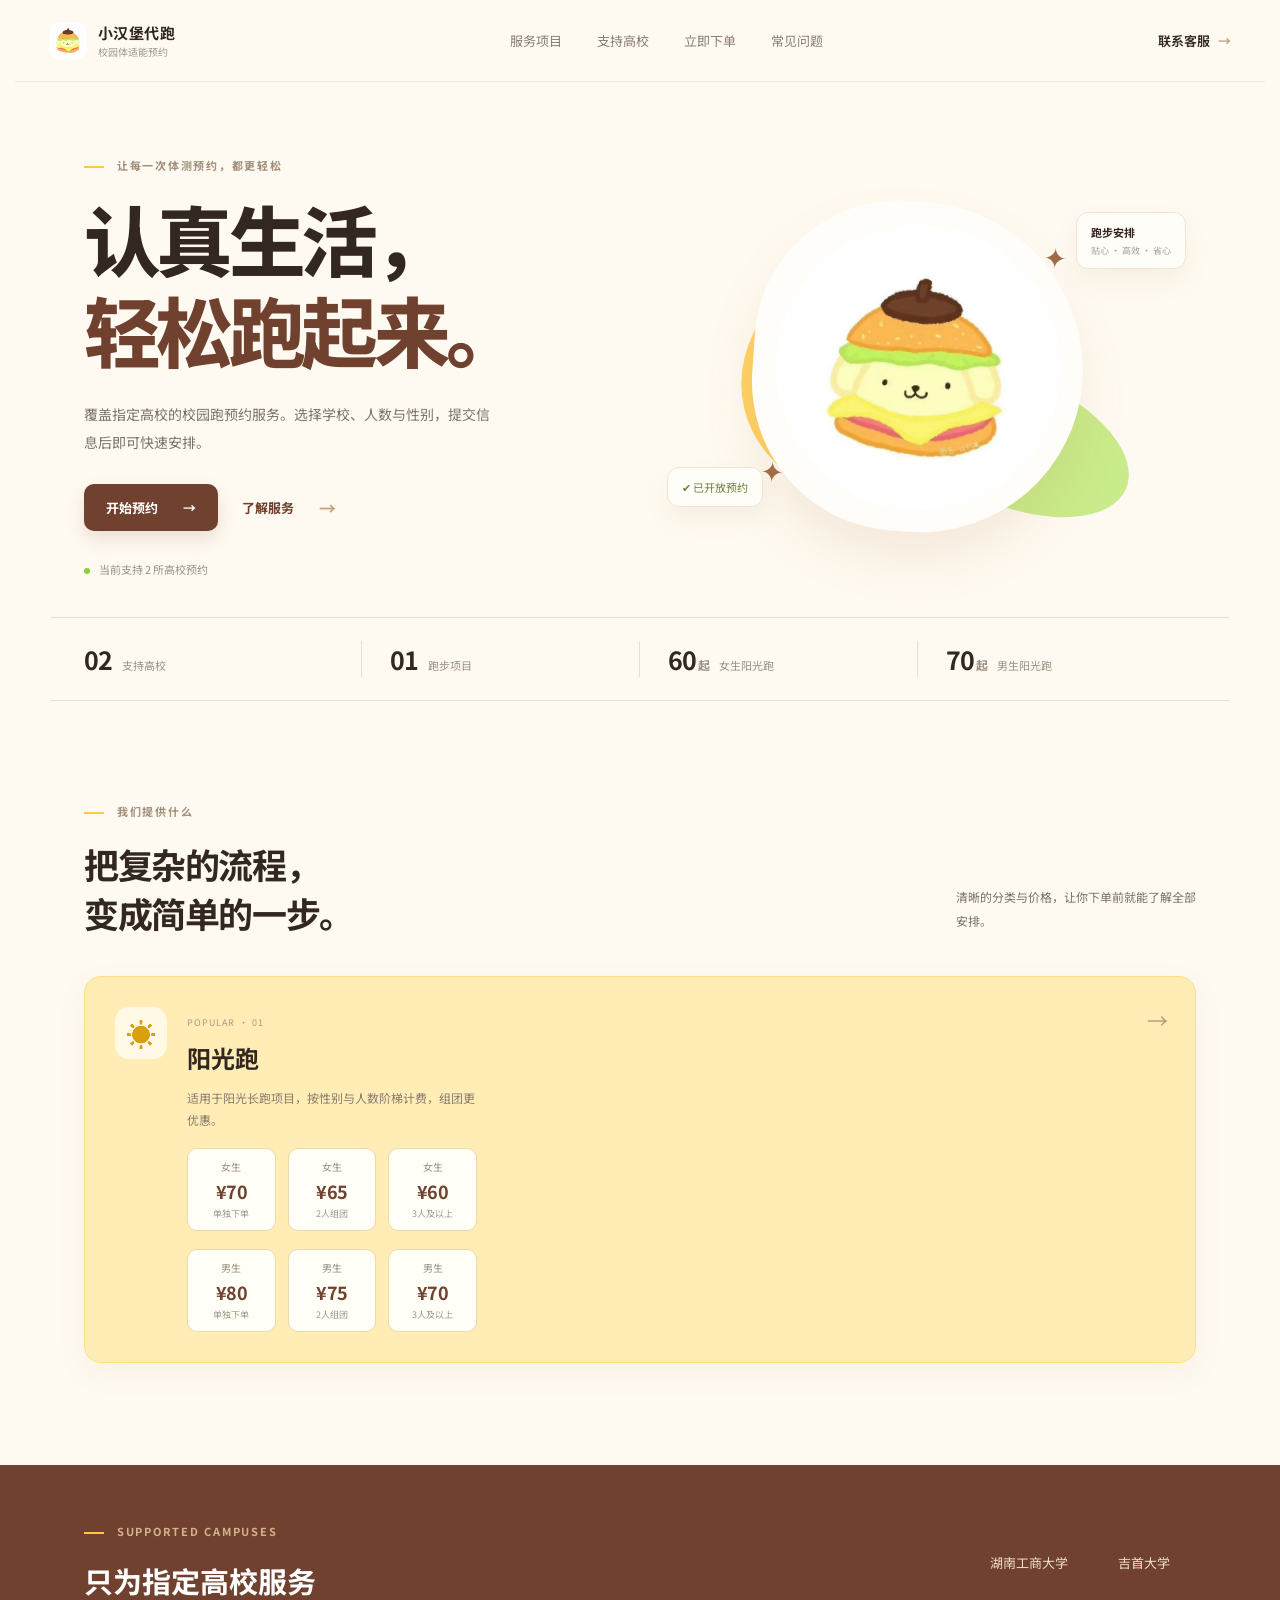
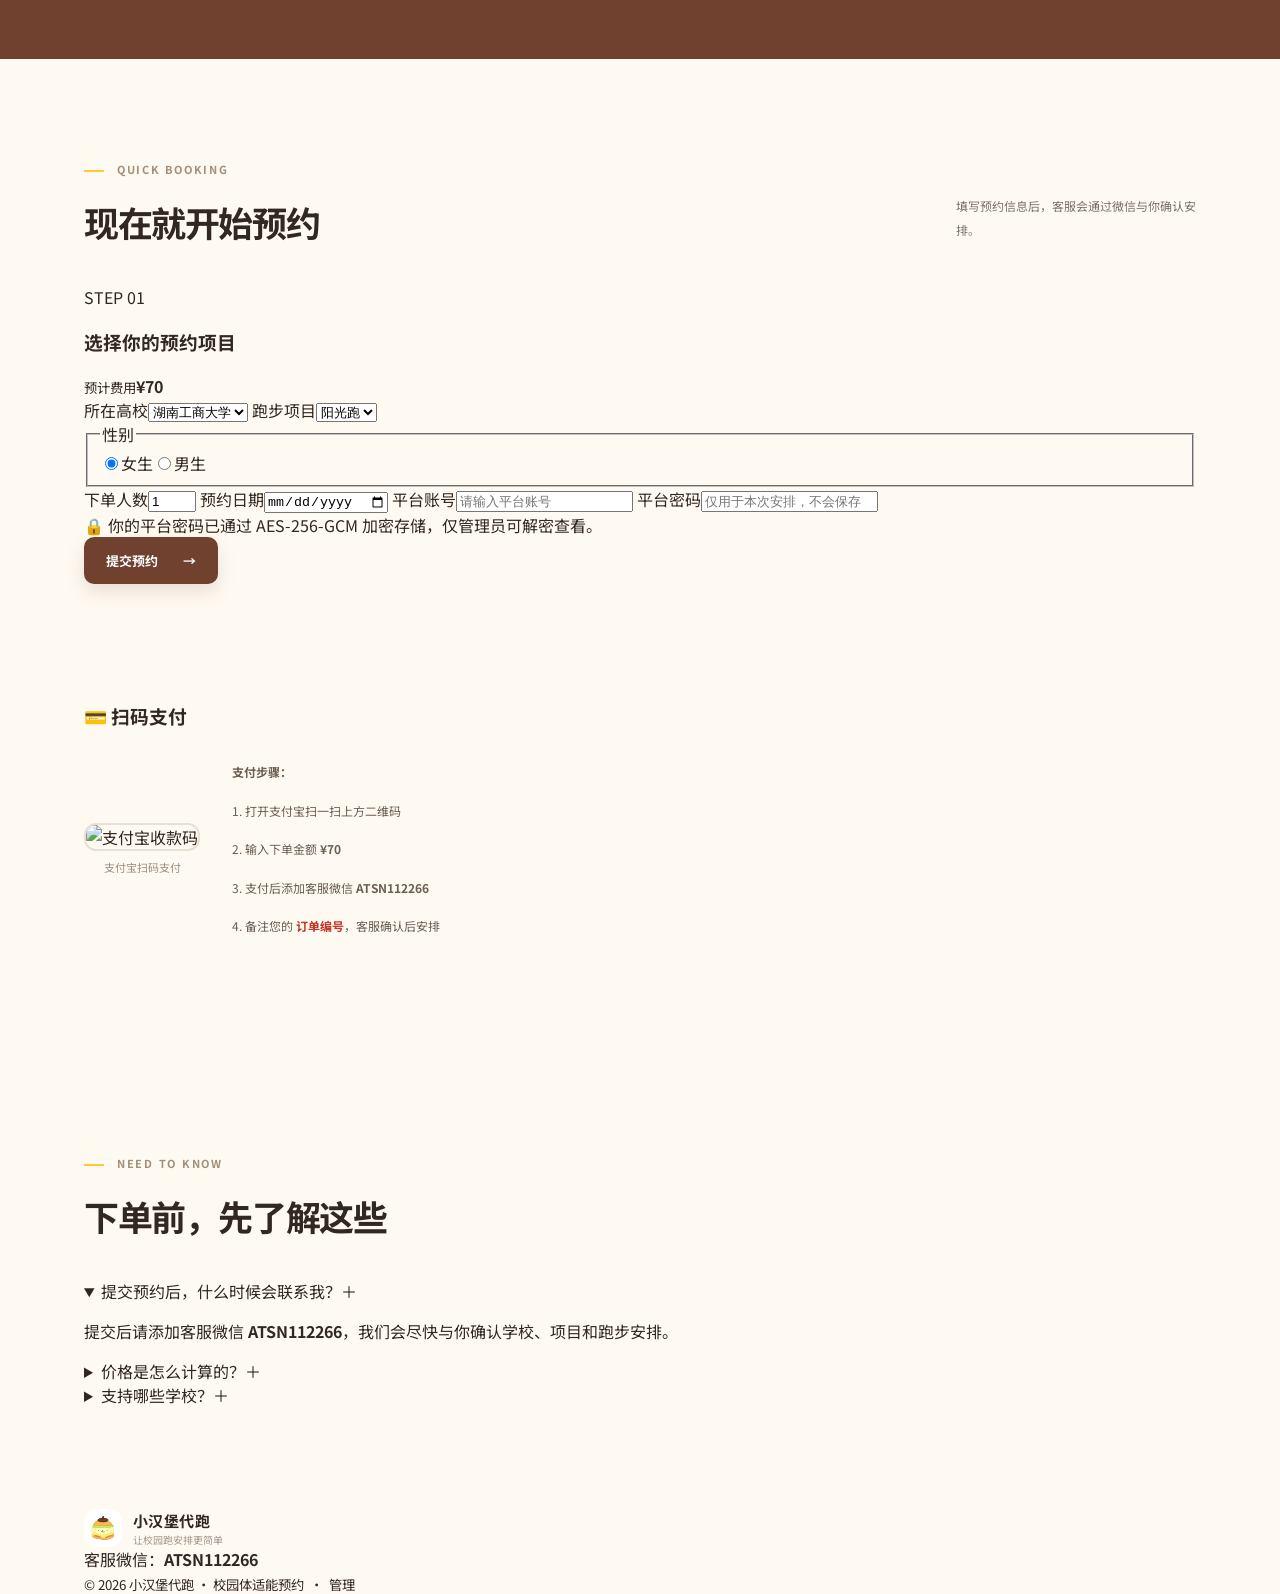
==== index.html @ 5d0cb69a "Fix QR display and order number format (5-digit sequential, start 00000)" ====
﻿<!doctype html>
<html lang="zh-CN">
  <head>
    <meta charset="UTF-8" />
    <meta name="viewport" content="width=device-width, initial-scale=1.0" />
    <meta name="description" content="小汉堡代跑——校园体适能预约服务" />
    <title>小汉堡代跑 · 校园体适能预约</title>
    <link rel="preconnect" href="https://fonts.googleapis.com" />
    <link rel="preconnect" href="https://fonts.gstatic.com" crossorigin />
    <link href="https://fonts.googleapis.com/css2?family=Noto+Sans+SC:wght@400;500;600;700;800&display=swap" rel="stylesheet" />
    <link rel="stylesheet" href="styles.css" />
  </head>
  <body>
    <div class="page-shell">
      <header class="topbar">
        <a class="brand" href="#home" aria-label="小汉堡代跑首页">
          <span class="brand-mark"><img src="assets/burger.jpg" alt="小汉堡头像" /></span>
          <span><strong>小汉堡代跑</strong><small>校园体适能预约</small></span>
        </a>
        <nav class="nav-links" aria-label="主导航">
          <a href="#services">服务项目</a>
          <a href="#schools">支持高校</a>
          <a href="#order">立即下单</a>
          <a href="#faq">常见问题</a>
        </nav>
        <a class="customer-link" href="weixin://dl/chat?ATSN112266">联系客服 <span>→</span></a>
      </header>

      <main id="home">
        <section class="hero section-wrap">
          <div class="hero-copy">
            <p class="eyebrow"><span></span> 让每一次体测预约，都更轻松</p>
            <h1>认真生活，<br /><em>轻松跑起来。</em></h1>
            <p class="hero-text">覆盖指定高校的校园跑预约服务。选择学校、人数与性别，提交信息后即可快速安排。</p>
            <div class="hero-actions">
              <a class="button button-primary" href="#order">开始预约<span>→</span></a>
              <a class="button button-quiet" href="#services">了解服务 <span>→</span></a>
            </div>
            <div class="hero-note"><span class="status-dot"></span> 当前支持 2 所高校预约</div>
          </div>
          <div class="hero-art" aria-hidden="true">
            <div class="blob blob-yellow"></div><div class="blob blob-green"></div>
            <div class="art-card"><img src="assets/burger.jpg" alt="" /><span class="spark spark-one">✦</span><span class="spark spark-two">✦</span></div>
            <div class="float-tag tag-time"><strong>跑步安排</strong><small>贴心 · 高效 · 省心</small></div>
            <div class="float-tag tag-check">✔ 已开放预约</div>
          </div>
        </section>

        <section class="stats section-wrap" aria-label="服务数据">
          <div><strong>02</strong><span>支持高校</span></div><div><strong>01</strong><span>跑步项目</span></div><div><strong>60<span class="unit">起</span></strong><span>女生阳光跑</span></div><div><strong>70<span class="unit">起</span></strong><span>男生阳光跑</span></div>
        </section>

        <section id="services" class="content-section section-wrap">
          <div class="section-heading"><div><p class="eyebrow"><span></span> 我们提供什么</p><h2>把复杂的流程，<br />变成简单的一步。</h2></div><p class="section-intro">清晰的分类与价格，让你下单前就能了解全部安排。</p></div>
          <div class="service-grid">
            <article class="service-card service-featured"><div class="card-icon sun">☀</div><div><span class="card-kicker">POPULAR · 01</span><h3>阳光跑</h3><p>适用于阳光长跑项目，按性别与人数阶梯计费，组团更优惠。</p><div class="price-tier"><div class="tier-col"><span>女生</span><b>¥70</b><small>单独下单</small></div><div class="tier-col"><span>女生</span><b>¥65</b><small>2人组团</small></div><div class="tier-col"><span>女生</span><b>¥60</b><small>3人及以上</small></div></div><div class="price-tier"><div class="tier-col"><span>男生</span><b>¥80</b><small>单独下单</small></div><div class="tier-col"><span>男生</span><b>¥75</b><small>2人组团</small></div><div class="tier-col"><span>男生</span><b>¥70</b><small>3人及以上</small></div></div></div><span class="card-arrow">→</span></article>
          </div>
        </section>

        <section id="schools" class="school-band"><div class="section-wrap school-content"><div><p class="eyebrow eyebrow-light"><span></span> Supported campuses</p><h2>只为指定高校服务</h2></div><div class="school-list"><span>湖南工商大学</span><span>吉首大学</span></div></div></section>

        <section id="order" class="order-section section-wrap">
          <div class="section-heading"><div><p class="eyebrow"><span></span> Quick booking</p><h2>现在就开始预约</h2></div><p class="section-intro">填写预约信息后，客服会通过微信与你确认安排。</p></div>
          <form class="order-card" id="booking-form">
            <div class="form-top"><div><span class="step-label">STEP 01</span><h3>选择你的预约项目</h3></div><div class="total-box"><small>预计费用</small><strong id="total-price">¥70</strong></div></div>
            <div class="form-grid">
              <label>所在高校<select id="school" required><option value="湖南工商大学">湖南工商大学</option><option value="吉首大学">吉首大学</option></select></label>
              <label>跑步项目<select id="run-type" required><option value="sunshine">阳光跑</option></select></label>
              <fieldset><legend>性别</legend><div class="choice-row"><label class="choice"><input type="radio" name="gender" value="female" checked /><span>女生</span></label><label class="choice"><input type="radio" name="gender" value="male" /><span>男生</span></label></div></fieldset>
              <label>下单人数<input id="people" type="number" min="1" max="10" value="1" required /></label>
              <label>预约日期<input id="date" type="date" required /></label>
              <label>平台账号<input id="account" type="text" placeholder="请输入平台账号" required /></label>
              <label>平台密码<input id="password" type="password" placeholder="仅用于本次安排，不会保存" required /></label>
            </div>
            <div class="privacy-note">🔒 你的平台密码已通过 AES-256-GCM 加密存储，仅管理员可解密查看。</div>
            <button class="button button-primary submit-button" type="submit">提交预约 <span>→</span></button>
            <p class="form-result" id="form-result" role="status"></p>
          </form>
        </section>

                <section id="pay" class="order-section section-wrap" style="padding-top:0">
          <div class="order-card">
            <h3 style="margin:0 0 18px">💳 扫码支付</h3>
            <div style="display:flex;gap:32px;align-items:center;flex-wrap:wrap">
              <div style="text-align:center">
                <img src="assets/alipay-qr.jpg" alt="支付宝收款码" style="width:200px;height:200px;border-radius:12px;border:2px solid #e9dfd2" />
                <p style="font-size:11px;color:#9b8f82;margin:8px 0 0">支付宝扫码支付</p>
              </div>
              <div style="font-size:12px;color:#6b5e52;line-height:2.2">
                <p><b>支付步骤：</b></p>
                <p>1. 打开支付宝扫一扫上方二维码</p>
                <p>2. 输入下单金额 <b id="pay-amount">¥70</b></p>
                <p>3. 支付后添加客服微信 <b>ATSN112266</b></p>
                <p>4. 备注您的 <b style="color:#c0392b">订单编号</b>，客服确认后安排</p>
              </div>
            </div>
          </div>
        </section><section id="faq" class="faq-section section-wrap"><div class="section-heading"><div><p class="eyebrow"><span></span> Need to know</p><h2>下单前，先了解这些</h2></div></div><div class="faq-list"><details open><summary>提交预约后，什么时候会联系我？<span>＋</span></summary><p>提交后请添加客服微信 <strong>ATSN112266</strong>，我们会尽快与你确认学校、项目和跑步安排。</p></details><details><summary>价格是怎么计算的？<span>＋</span></summary><p>阳光跑按性别和人数阶梯计费。女生：单独 ¥70 / 2人组团 ¥65 / 3人及以上 ¥60；男生：单独 ¥80 / 2人组团 ¥75 / 3人及以上 ¥70。</p></details><details><summary>支持哪些学校？<span>＋</span></summary><p>目前支持湖南工商大学和吉首大学，三个校区都可以跑。</p></details></div></section>
      </main>
      <footer class="footer section-wrap"><a class="brand" href="#home"><span class="brand-mark"><img src="assets/burger.jpg" alt="小汉堡头像" /></span><span><strong>小汉堡代跑</strong><small>让校园跑安排更简单</small></span></a><div>客服微信：<b>ATSN112266</b><br /><small>© 2026 小汉堡代跑 · 校园体适能预约 &nbsp;·&nbsp; <a href="admin.html" class="admin-link">管理</a></small></div></footer>
    </div>
    <script src="https://esm.sh/@supabase/supabase-js@2"></script>
    <script src="app.js"></script>
  </body>
</html>
---- styles.css ----
﻿:root{--ink:#322721;--muted:#7d726a;--cream:#fffaf1;--yellow:#ffc83d;--green:#b6df46;--brown:#6f412e;--line:#eadfce}*{box-sizing:border-box}html{scroll-behavior:smooth}body{margin:0;background:var(--cream);color:var(--ink);font-family:'Noto Sans SC',system-ui,sans-serif}a{color:inherit;text-decoration:none}.page-shell{overflow:hidden}.section-wrap{max-width:1180px;margin:auto;padding-left:34px;padding-right:34px}.topbar{height:82px;display:flex;align-items:center;justify-content:space-between;max-width:1250px;margin:auto;padding:0 34px;border-bottom:1px solid #f0e8dc}.brand{display:flex;align-items:center;gap:11px}.brand-mark{width:38px;height:38px;border-radius:12px;overflow:hidden;background:var(--yellow);display:inline-flex;align-items:center;justify-content:center}.brand-mark img{width:100%;height:100%;object-fit:cover}.brand strong{display:block;font-size:15px;letter-spacing:.03em}.brand small{display:block;color:#a3988d;font-size:10px;margin-top:1px}.nav-links{display:flex;gap:35px;color:#8a7d71;font-size:13px}.nav-links a:hover,.customer-link:hover{color:var(--brown)}.customer-link{font-size:13px;font-weight:600}.customer-link span{margin-left:5px;color:#bb9a75}.hero{display:grid;grid-template-columns:1fr 1fr;min-height:535px;align-items:center;padding-top:35px}.eyebrow{color:#a08f7b;font-size:11px;letter-spacing:.16em;text-transform:uppercase;margin:0 0 20px;font-weight:700}.eyebrow span{display:inline-block;width:20px;height:2px;background:var(--yellow);vertical-align:middle;margin-right:8px}.hero h1{font-size:clamp(46px,6vw,78px);line-height:1.18;letter-spacing:-.06em;margin:0;font-weight:800}.hero h1 em{font-style:normal;color:var(--brown)}.hero-text{max-width:415px;color:var(--muted);font-size:14px;line-height:2;margin:25px 0}.hero-actions{display:flex;align-items:center;gap:24px}.button{border:0;border-radius:10px;padding:14px 22px;font:inherit;font-size:13px;font-weight:700;cursor:pointer;display:inline-flex;justify-content:center;align-items:center;gap:25px;transition:transform .2s,box-shadow .2s}.button:hover{transform:translateY(-2px)}.button-primary{background:var(--brown);color:#fff;box-shadow:0 8px 18px #6f412e25}.button-quiet{color:var(--brown);padding-left:0}.button-quiet span{color:#c4a47e;font-size:17px}.hero-note{color:#9e9285;font-size:11px;margin-top:27px}.status-dot{display:inline-block;width:6px;height:6px;border-radius:50%;background:#8bcf3b;margin-right:7px}.hero-art{height:440px;position:relative;display:flex;justify-content:center;align-items:center}.blob{position:absolute;border-radius:50%}.blob-yellow{background:#ffd266;width:320px;height:260px;transform:rotate(-13deg);top:95px;left:100px}.blob-green{background:#b8e66a;width:250px;height:130px;transform:rotate(23deg);right:60px;bottom:82px;opacity:.75}.art-card{z-index:1;width:330px;height:330px;border-radius:46% 54% 52% 48%;background:#fffdf9;display:flex;align-items:center;justify-content:center;box-shadow:0 28px 50px #9d712c1c;transform:rotate(4deg);position:relative}.art-card img{width:285px;height:285px;object-fit:cover;border-radius:50%}.spark{position:absolute;color:#a16b47;font-size:28px}.spark-one{top:25px;right:24px}.spark-two{bottom:32px;left:15px}.float-tag{position:absolute;z-index:2;background:#fffdf8;border:1px solid #f0e5d4;border-radius:12px;padding:11px 14px;box-shadow:0 12px 25px #8d6b4015;font-size:11px}.float-tag strong,.float-tag small{display:block}.float-tag small{color:#aaa095;margin-top:4px;font-size:9px}.tag-time{top:65px;right:10px}.tag-check{left:27px;bottom:80px;color:#6d833b}.stats{border-top:1px solid var(--line);border-bottom:1px solid var(--line);display:grid;grid-template-columns:repeat(4,1fr);padding-top:23px;padding-bottom:23px}.stats div{display:flex;align-items:baseline;gap:10px;border-right:1px solid var(--line);padding-left:28px}.stats div:first-child{padding-left:0}.stats div:last-child{border:0}.stats strong{font-size:25px;letter-spacing:-.04em}.stats .unit{font-size:12px;margin-left:2px}.stats span{font-size:11px;color:#9b8f82}.content-section,.order-section,.faq-section{padding-top:102px;padding-bottom:102px}.section-heading{display:flex;justify-content:space-between;align-items:end;margin-bottom:39px}.section-heading h2{font-size:35px;line-height:1.4;letter-spacing:-.04em;margin:0}.section-intro{width:240px;color:var(--muted);font-size:12px;line-height:2;margin:0 0 4px}.service-grid{display:grid;grid-template-columns:1fr;gap:18px}.service-card{min-height:210px;background:#fff;display:flex;gap:20px;border:1px solid #f0e6d8;border-radius:17px;padding:30px;position:relative;box-shadow:0 10px 30px #845d3010}.service-featured{background:#ffedb5;border-color:#ffdf82}.card-icon{font-size:30px;width:52px;height:52px;display:flex;align-items:center;justify-content:center;border-radius:14px;background:#fff9e6;color:#d99f10}.morning{background:#edf7d9;color:#7eaa37}.card-kicker{font-size:9px;color:#a79886;letter-spacing:.12em}.service-card h3{font-size:24px;margin:9px 0}.service-card p{color:#8b7c6e;font-size:12px;line-height:1.8;max-width:290px}.price-tier{display:flex;gap:12px;margin-top:18px}.tier-col{flex:1;background:#fffef7;border:1px solid #eed9a8;border-radius:10px;padding:10px 12px;text-align:center}.tier-col span{display:block;color:#9b8f82;font-size:10px;margin-bottom:4px}.tier-col b{display:block;color:var(--brown);font-size:18px;letter-spacing:-.03em}.tier-col small{display:block;color:#a3978a;font-size:9px;margin-top:3px}.card-arrow{position:absolute;right:27px;top:28px;color:#b69b7c;font-size:21px}.school-band{background:var(--brown);color:#fff}.school-content{display:flex;align-items:center;justify-content:space-between;padding-top:58px;padding-bottom:58px}.eyebrow-light{color:#d3b28d}.school-content h2{font-size:29px;margin:0}.school-list{display:grid;grid-template-columns:1fr 1fr;gap:16px 50px;color:#efdfc4;font-size:13px}.school-list span:before{content:'鈼?;color:var(--yellow);font-size:8px;margin-right:9px}.order-card{background:#fff;border:1px solid #eee2d3;border-radius:18px;padding:32px 38px;box-shadow:0 14px 35px #845d3010}.form-top{display:flex;justify-content:space-between;align-items:start;border-bottom:1px solid #f0e8de;padding-bottom:23px;margin-bottom:24px}.step-label{font-size:9px;color:#b59b7d;letter-spacing:.16em}.form-top h3{font-size:21px;margin:8px 0 0}.total-box{text-align:right}.total-box small{display:block;color:#a6988b;font-size:10px}.total-box strong{font-size:28px;color:var(--brown)}.form-grid{display:grid;grid-template-columns:repeat(2,1fr);gap:20px 24px}label,legend{color:#78695d;font-size:11px;font-weight:600}input,select{display:block;width:100%;margin-top:8px;border:1px solid #e9dfd2;border-radius:8px;padding:13px 14px;font:inherit;font-size:13px;color:var(--ink);background:#fffdf9;outline:none}input:focus,select:focus{border-color:#d5ac71;box-shadow:0 0 0 3px #f7e4bf}fieldset{border:0;padding:0;margin:0}.choice-row{display:flex;gap:10px;margin-top:8px}.choice{flex:1}.choice input{display:none}.choice span{display:block;padding:13px 14px;border:1px solid #e9dfd2;border-radius:8px;text-align:center;font-weight:500;color:#9c8c7c}.choice input:checked+span{border-color:#d9b05f;background:#fff5d8;color:var(--brown)}.privacy-note{color:#a69a8d;font-size:10px;margin:23px 0 20px;line-height:1.8}.submit-button{min-width:160px}.form-result{display:inline-block;margin:0 0 0 15px;color:#638b35;font-size:11px}.faq-section{padding-top:0}.faq-list{border-top:1px solid var(--line)}details{border-bottom:1px solid var(--line);padding:20px 5px}summary{list-style:none;cursor:pointer;display:flex;justify-content:space-between;font-size:14px;font-weight:600}summary::-webkit-details-marker{display:none}summary span{font-size:20px;font-weight:400;color:#b79970}details p{color:var(--muted);font-size:12px;line-height:2;margin:15px 25px 0 0}.footer{border-top:1px solid var(--line);padding-top:25px;padding-bottom:30px;display:flex;align-items:center;justify-content:space-between;color:#9a8d7f;font-size:11px}.footer b{color:var(--brown);letter-spacing:.06em}.footer small{display:block;margin-top:13px;color:#b6aaa0}
@media(max-width:760px){.topbar{height:70px;padding:0 20px}.nav-links{display:none}.customer-link{font-size:11px}.section-wrap{padding-left:20px;padding-right:20px}.hero{grid-template-columns:1fr;padding-top:45px;min-height:auto}.hero h1{font-size:52px}.hero-art{height:350px;margin-top:10px}.blob-yellow{left:40px;width:270px;height:220px}.blob-green{right:10px}.art-card{width:270px;height:270px}.art-card img{width:235px;height:235px}.tag-time{right:0}.tag-check{left:0;bottom:35px}.stats{grid-template-columns:1fr 1fr;gap:18px 0}.stats div{border:0;padding-left:0}.stats strong{font-size:21px}.content-section,.order-section{padding-top:70px;padding-bottom:70px}.section-heading{display:block}.section-heading h2{font-size:29px}.section-intro{margin-top:18px;width:auto}.service-grid{grid-template-columns:1fr}.school-content{display:block;padding-top:48px;padding-bottom:48px}.school-list{margin-top:30px;gap:16px 15px}.school-list span{font-size:12px}.order-card{padding:24px 18px}.form-grid{grid-template-columns:1fr;gap:17px}.submit-button{width:100%}.form-result{display:block;margin:16px 0 0}.footer{display:block}.footer>div:last-child{margin-top:25px;line-height:2}}
.service-featured .tier-col{background:#fffdf2;border-color:#e6cc80}input[type=number]{-moz-appearance:textfield}input[type=number]::-webkit-inner-spin-button,input[type=number]::-webkit-outer-spin-button{opacity:1}


.admin-link{color:#b6aaa0;font-size:inherit}.admin-link:hover{color:var(--brown)}
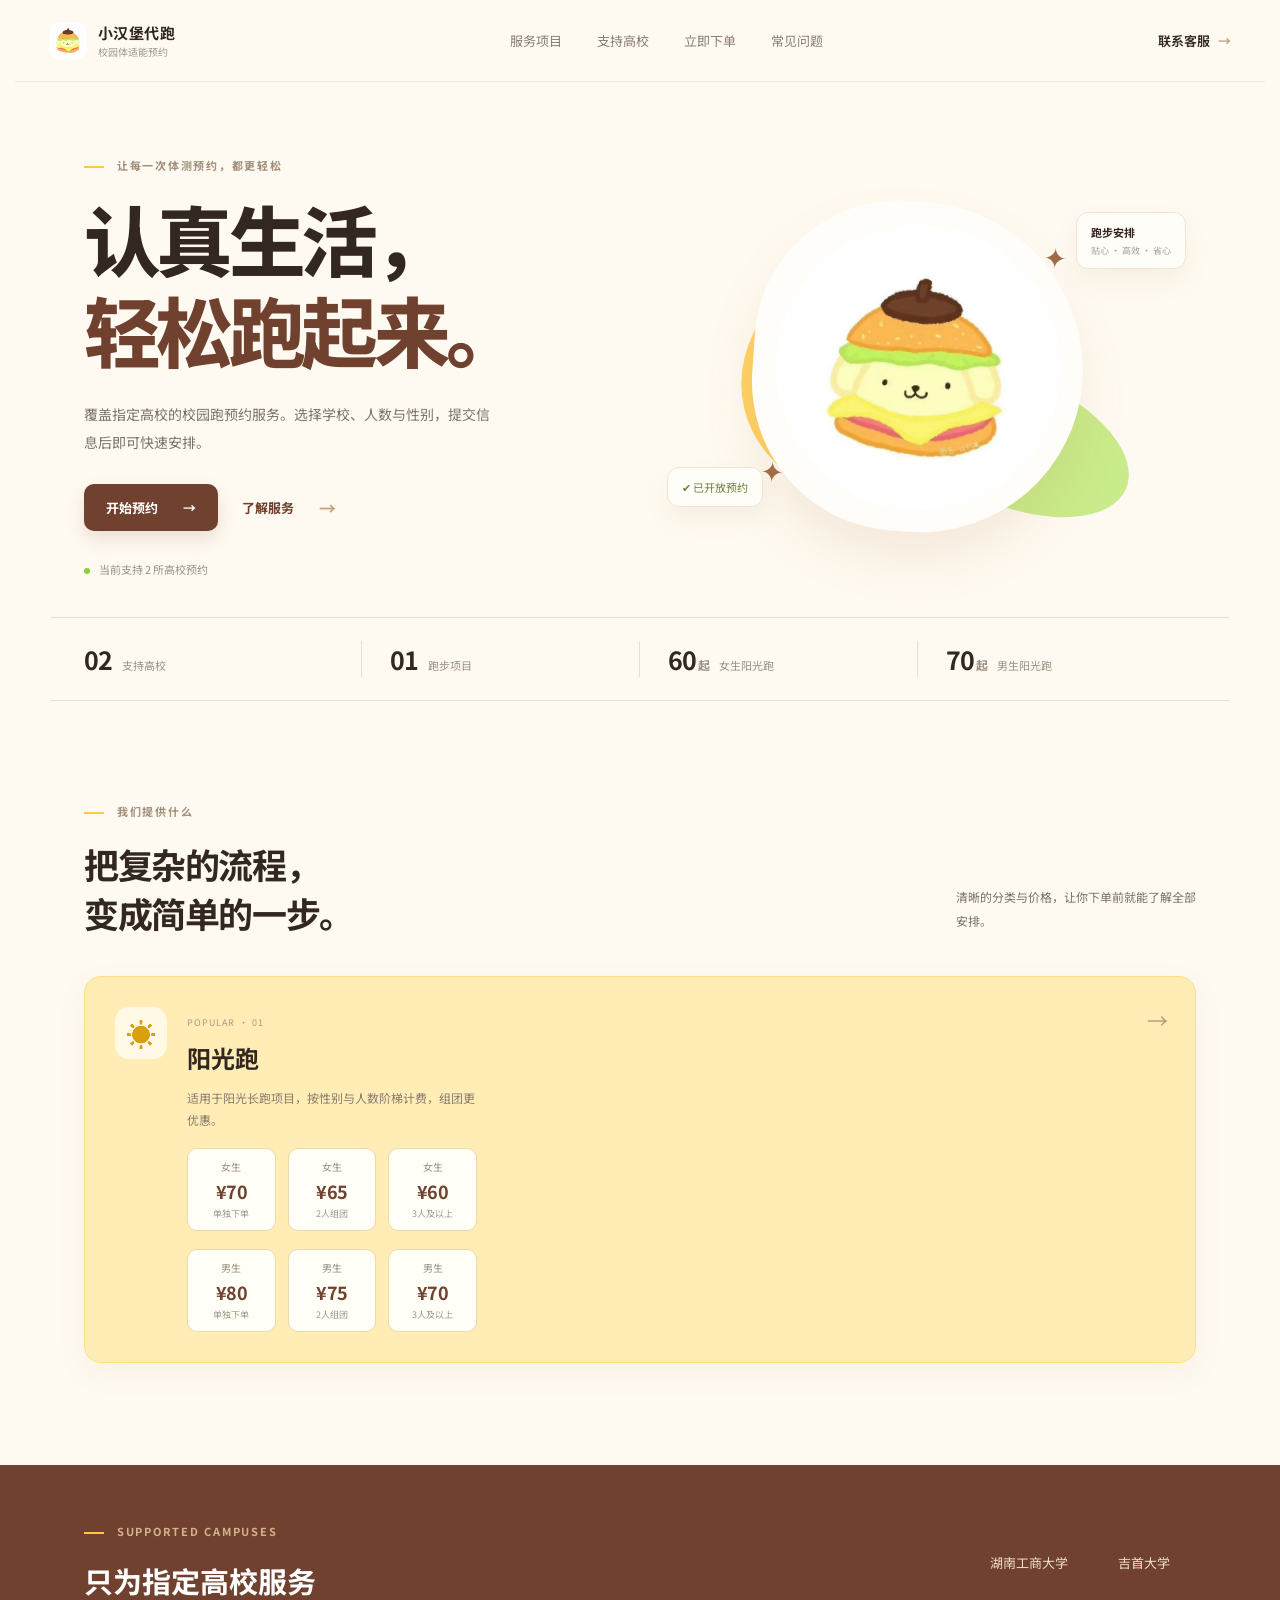
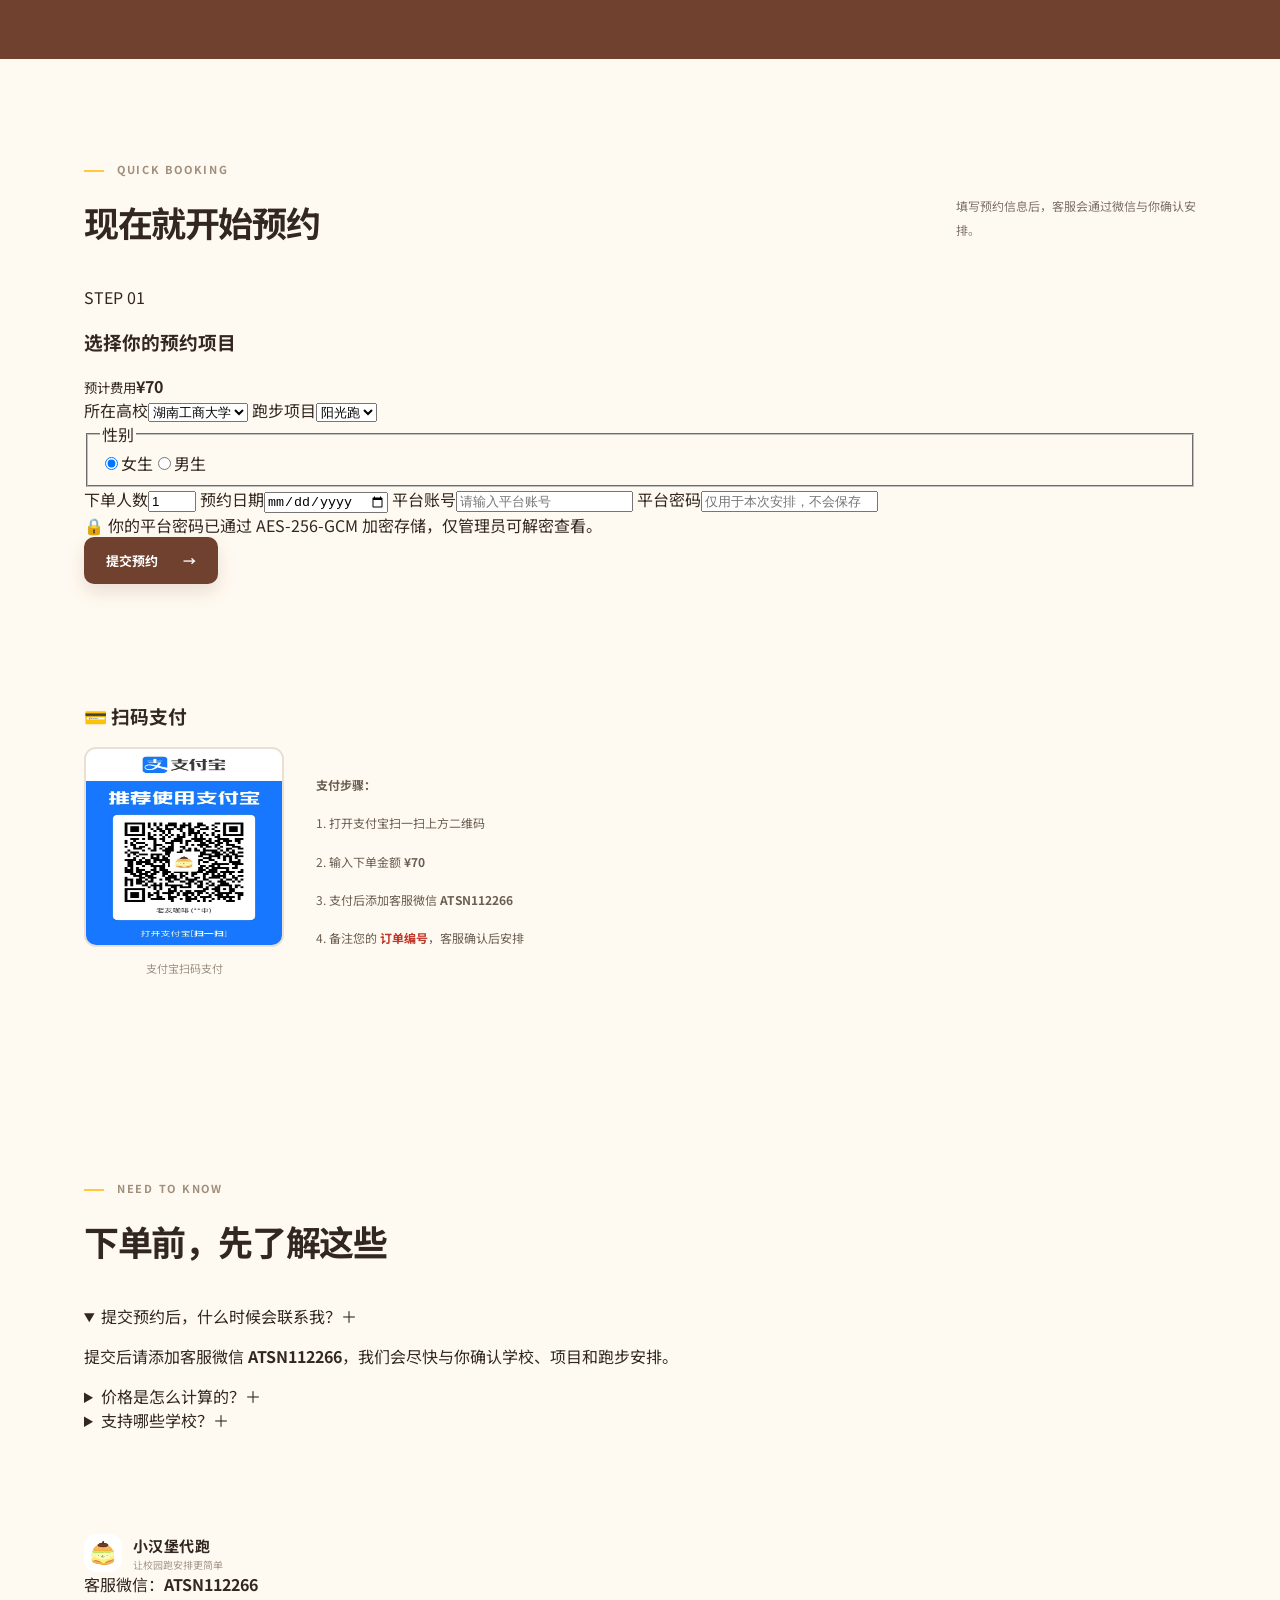
==== commit 20662c04: "Fix QR image path (alipay-qr.jpg in repo root)" ====
--- a/index.html
+++ b/index.html
@@ -83,7 +83,7 @@
             <h3 style="margin:0 0 18px">💳 扫码支付</h3>
             <div style="display:flex;gap:32px;align-items:center;flex-wrap:wrap">
               <div style="text-align:center">
-                <img src="assets/alipay-qr.jpg" alt="支付宝收款码" style="width:200px;height:200px;border-radius:12px;border:2px solid #e9dfd2" />
+                <img src="alipay-qr.jpg" alt="支付宝收款码" style="width:200px;height:200px;border-radius:12px;border:2px solid #e9dfd2" />
                 <p style="font-size:11px;color:#9b8f82;margin:8px 0 0">支付宝扫码支付</p>
               </div>
               <div style="font-size:12px;color:#6b5e52;line-height:2.2">
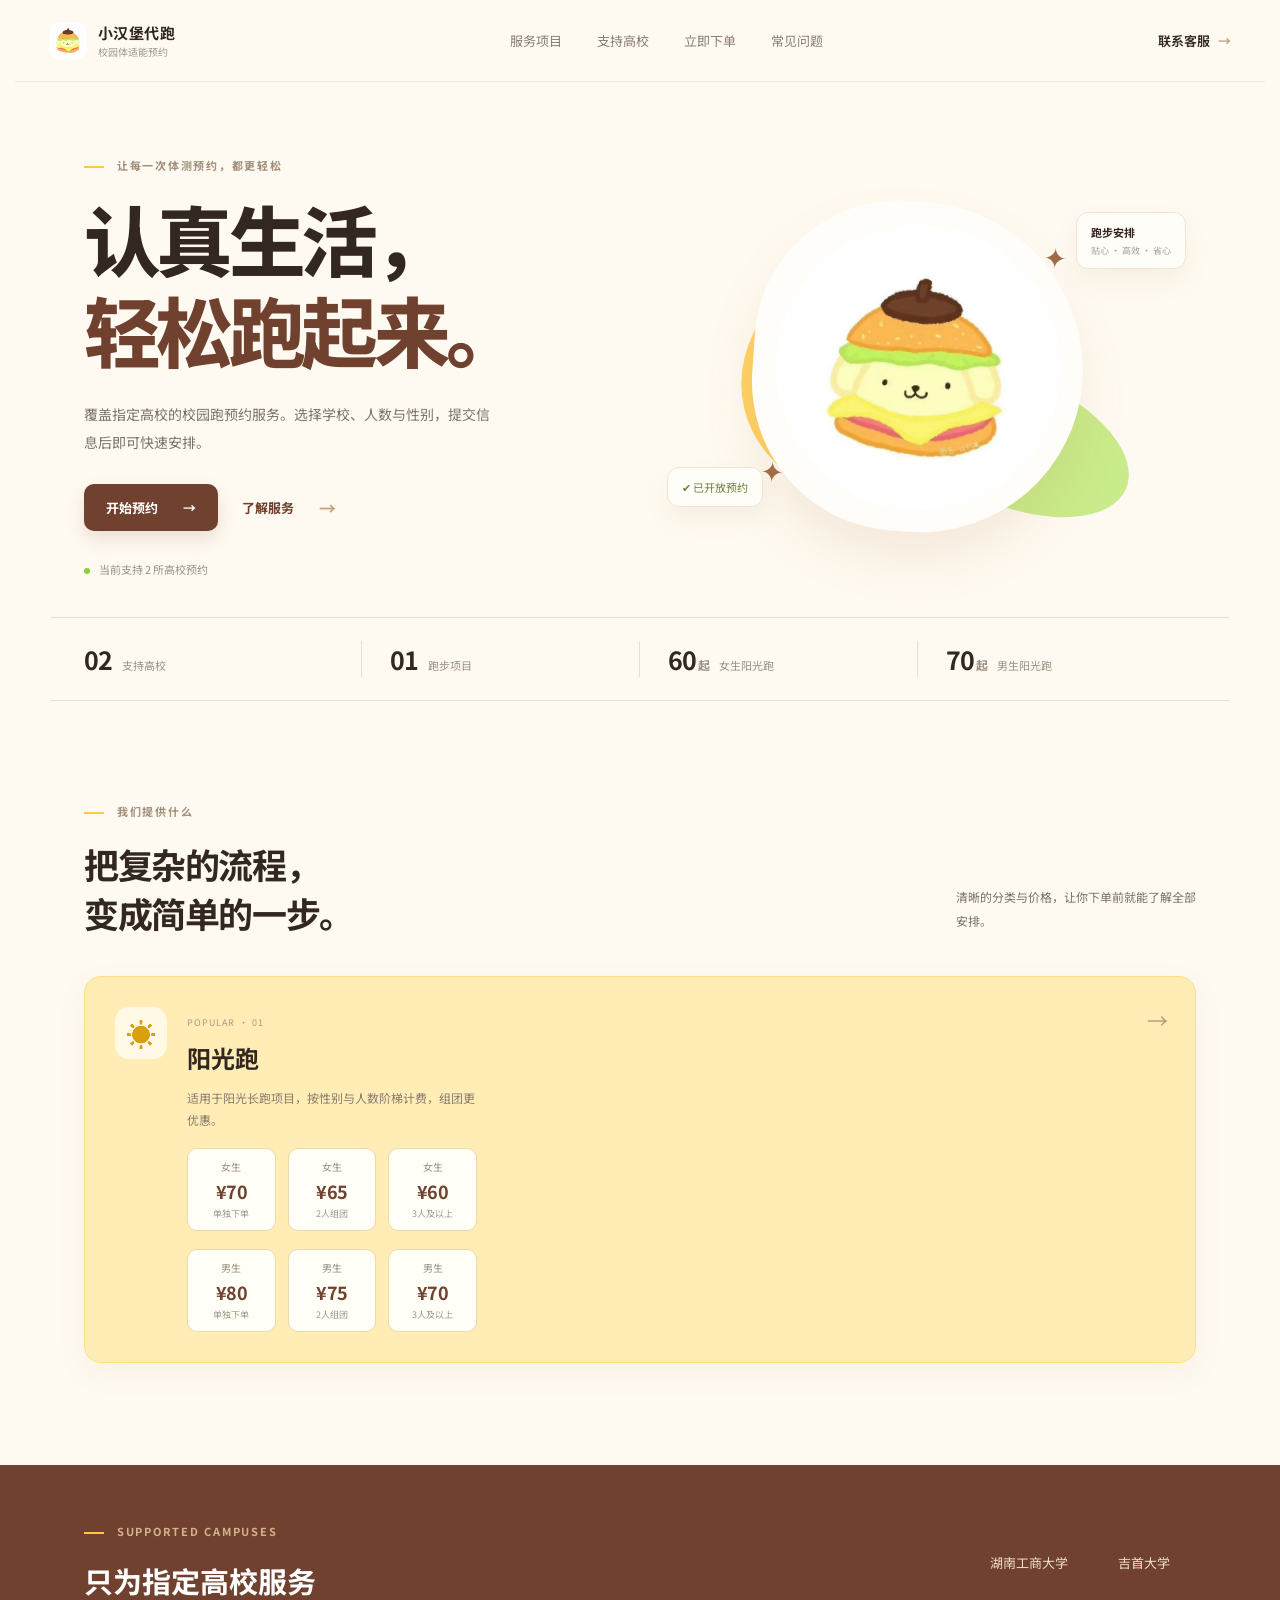
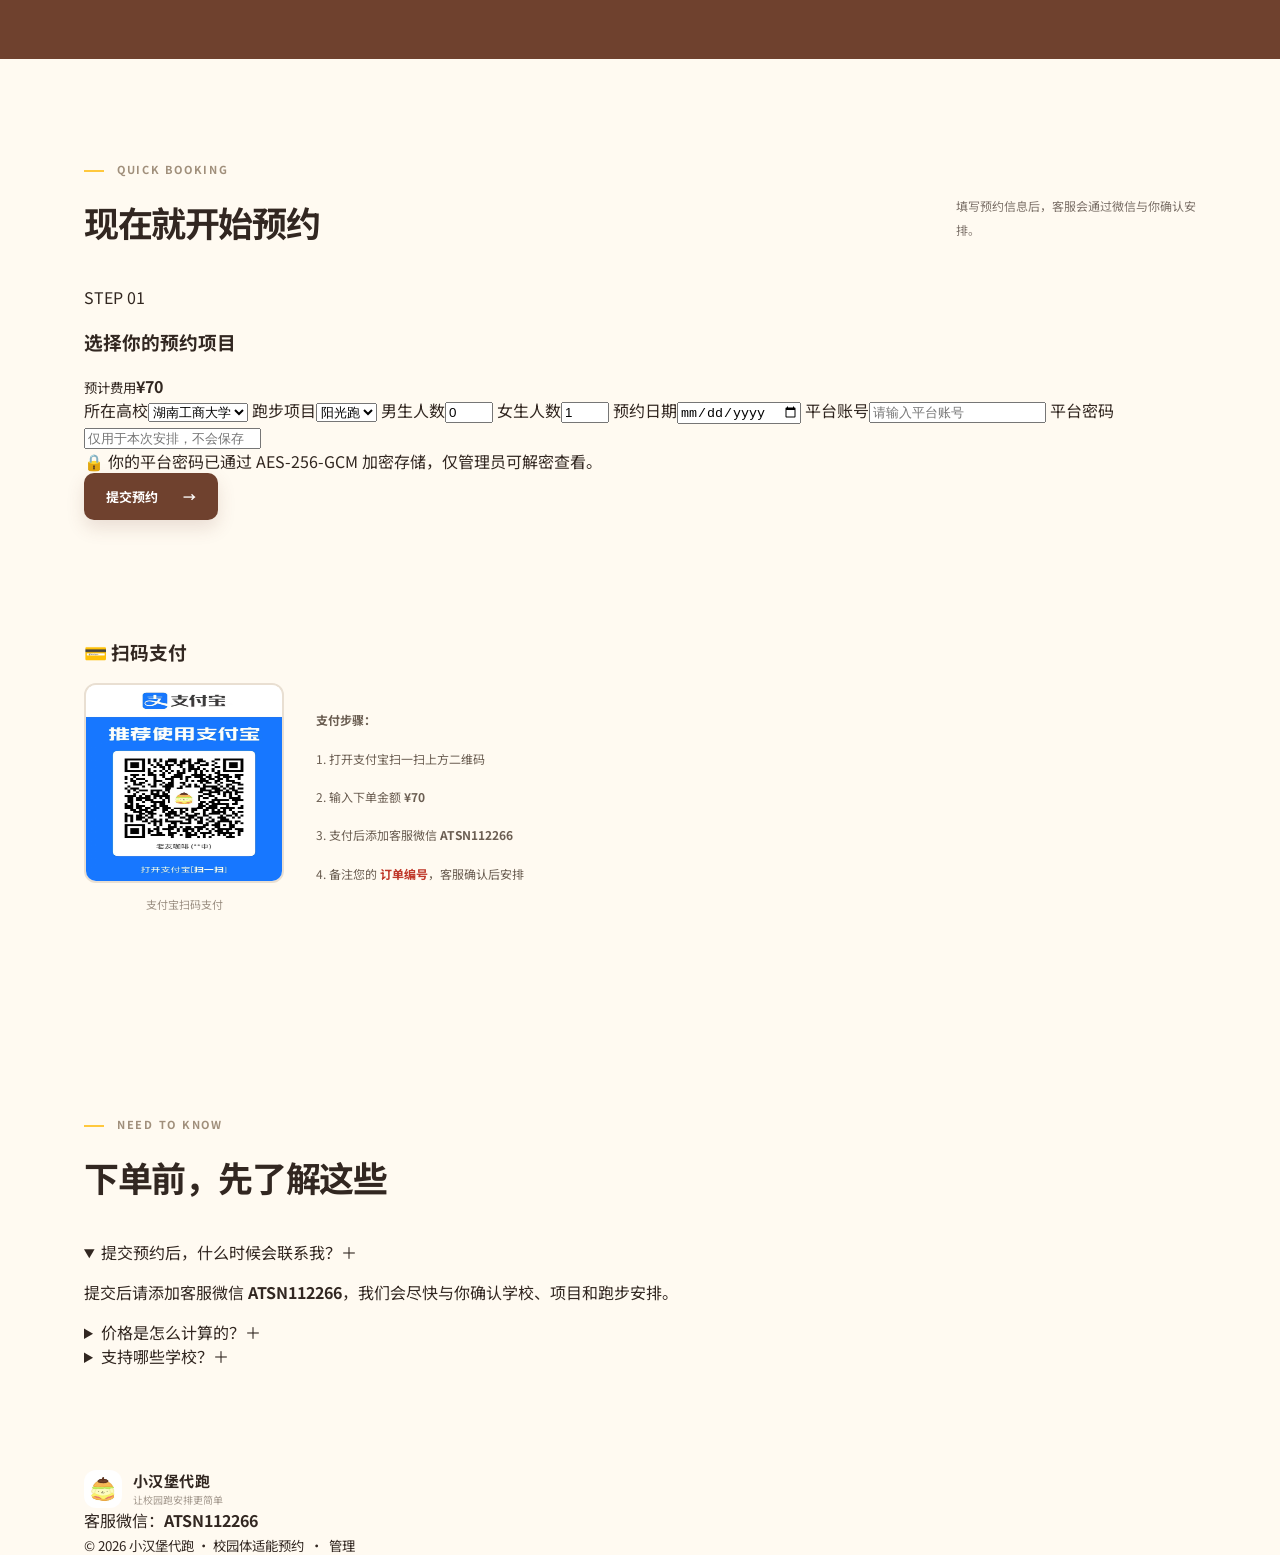
==== commit 081a58f5: "Add male/female count fields, per-gender tier pricing" ====
--- a/index.html
+++ b/index.html
@@ -66,8 +66,8 @@
             <div class="form-grid">
               <label>所在高校<select id="school" required><option value="湖南工商大学">湖南工商大学</option><option value="吉首大学">吉首大学</option></select></label>
               <label>跑步项目<select id="run-type" required><option value="sunshine">阳光跑</option></select></label>
-              <fieldset><legend>性别</legend><div class="choice-row"><label class="choice"><input type="radio" name="gender" value="female" checked /><span>女生</span></label><label class="choice"><input type="radio" name="gender" value="male" /><span>男生</span></label></div></fieldset>
-              <label>下单人数<input id="people" type="number" min="1" max="10" value="1" required /></label>
+              <label>男生人数<input id="male-count" type="number" min="0" max="10" value="0" /></label>
+              <label>女生人数<input id="female-count" type="number" min="0" max="10" value="1" /></label>
               <label>预约日期<input id="date" type="date" required /></label>
               <label>平台账号<input id="account" type="text" placeholder="请输入平台账号" required /></label>
               <label>平台密码<input id="password" type="password" placeholder="仅用于本次安排，不会保存" required /></label>
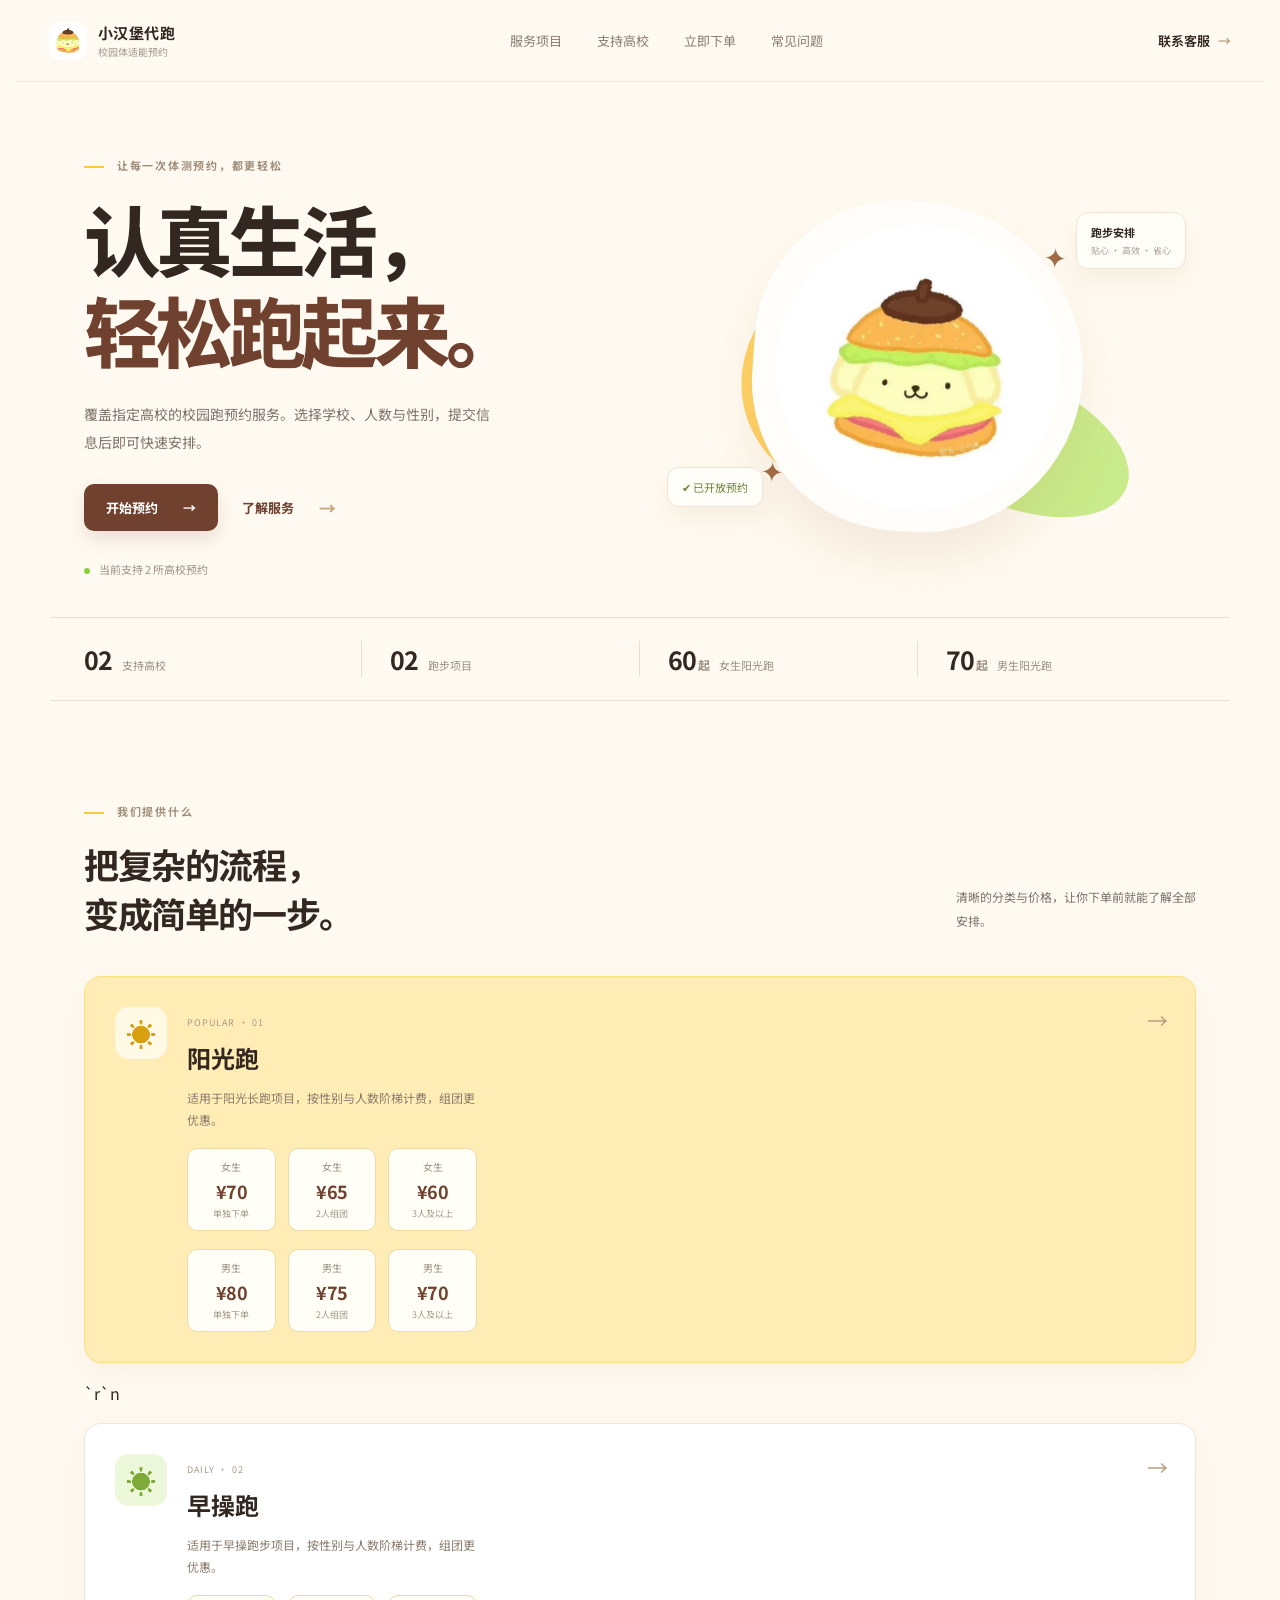
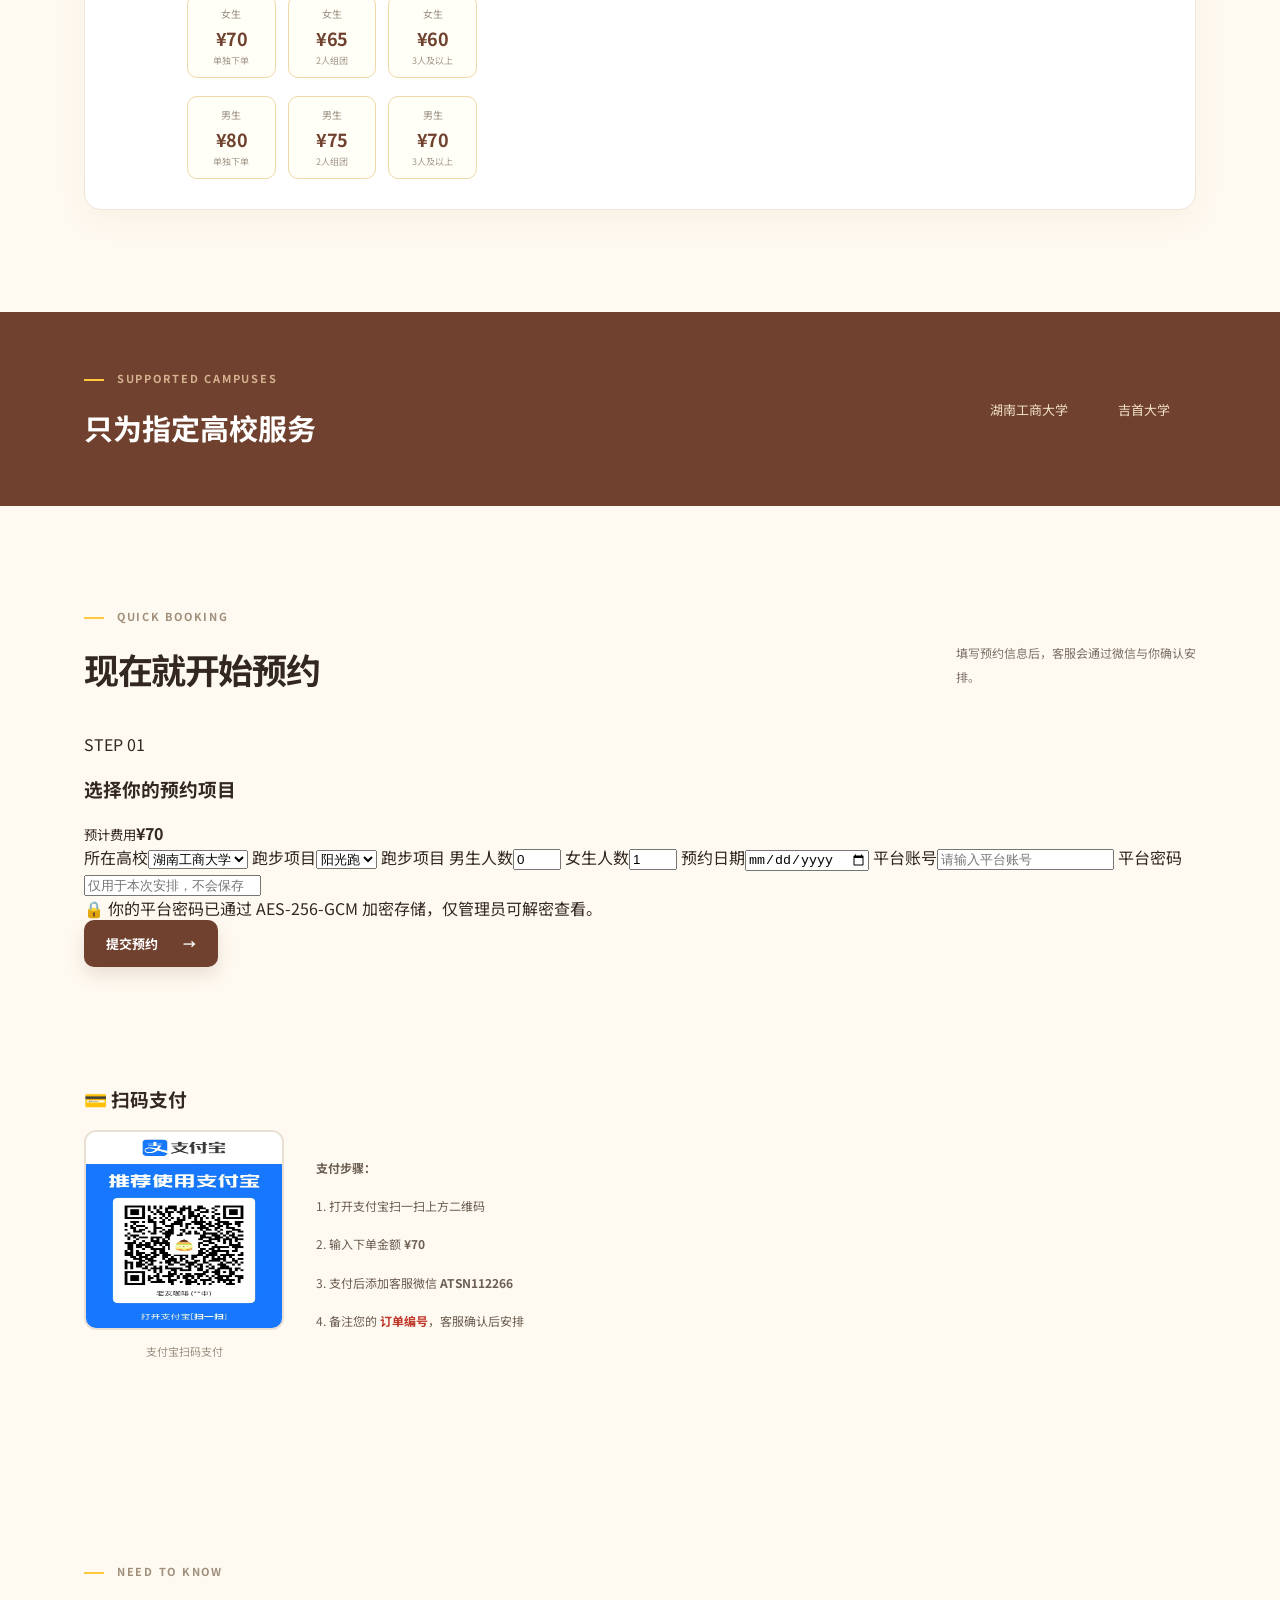
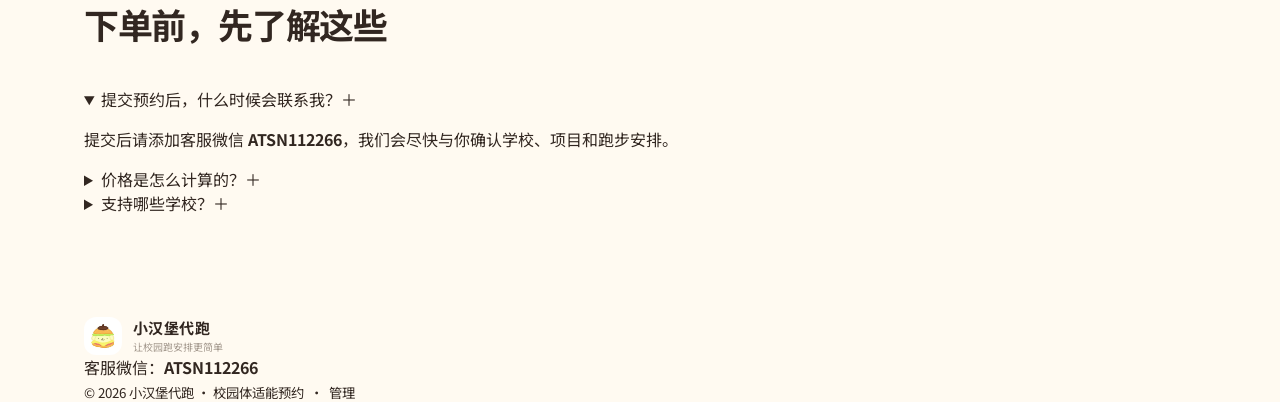
==== commit d908063d: "Add morning run (早操跑) with same pricing" ====
--- a/index.html
+++ b/index.html
@@ -47,13 +47,13 @@
         </section>
 
         <section class="stats section-wrap" aria-label="服务数据">
-          <div><strong>02</strong><span>支持高校</span></div><div><strong>01</strong><span>跑步项目</span></div><div><strong>60<span class="unit">起</span></strong><span>女生阳光跑</span></div><div><strong>70<span class="unit">起</span></strong><span>男生阳光跑</span></div>
+          <div><strong>02</strong><span>支持高校</span></div><div><strong>02</strong><span>跑步项目</span></div><div><strong>60<span class="unit">起</span></strong><span>女生阳光跑</span></div><div><strong>70<span class="unit">起</span></strong><span>男生阳光跑</span></div>
         </section>
 
         <section id="services" class="content-section section-wrap">
           <div class="section-heading"><div><p class="eyebrow"><span></span> 我们提供什么</p><h2>把复杂的流程，<br />变成简单的一步。</h2></div><p class="section-intro">清晰的分类与价格，让你下单前就能了解全部安排。</p></div>
           <div class="service-grid">
-            <article class="service-card service-featured"><div class="card-icon sun">☀</div><div><span class="card-kicker">POPULAR · 01</span><h3>阳光跑</h3><p>适用于阳光长跑项目，按性别与人数阶梯计费，组团更优惠。</p><div class="price-tier"><div class="tier-col"><span>女生</span><b>¥70</b><small>单独下单</small></div><div class="tier-col"><span>女生</span><b>¥65</b><small>2人组团</small></div><div class="tier-col"><span>女生</span><b>¥60</b><small>3人及以上</small></div></div><div class="price-tier"><div class="tier-col"><span>男生</span><b>¥80</b><small>单独下单</small></div><div class="tier-col"><span>男生</span><b>¥75</b><small>2人组团</small></div><div class="tier-col"><span>男生</span><b>¥70</b><small>3人及以上</small></div></div></div><span class="card-arrow">→</span></article>
+            <article class="service-card service-featured"><div class="card-icon sun">☀</div><div><span class="card-kicker">POPULAR · 01</span><h3>阳光跑</h3><p>适用于阳光长跑项目，按性别与人数阶梯计费，组团更优惠。</p><div class="price-tier"><div class="tier-col"><span>女生</span><b>¥70</b><small>单独下单</small></div><div class="tier-col"><span>女生</span><b>¥65</b><small>2人组团</small></div><div class="tier-col"><span>女生</span><b>¥60</b><small>3人及以上</small></div></div><div class="price-tier"><div class="tier-col"><span>男生</span><b>¥80</b><small>单独下单</small></div><div class="tier-col"><span>男生</span><b>¥75</b><small>2人组团</small></div><div class="tier-col"><span>男生</span><b>¥70</b><small>3人及以上</small></div></div></div><span class="card-arrow">→</span></article>`r`n            <article class="service-card"><div class="card-icon morning">☀</div><div><span class="card-kicker">DAILY · 02</span><h3>早操跑</h3><p>适用于早操跑步项目，按性别与人数阶梯计费，组团更优惠。</p><div class="price-tier"><div class="tier-col"><span>女生</span><b>¥70</b><small>单独下单</small></div><div class="tier-col"><span>女生</span><b>¥65</b><small>2人组团</small></div><div class="tier-col"><span>女生</span><b>¥60</b><small>3人及以上</small></div></div><div class="price-tier"><div class="tier-col"><span>男生</span><b>¥80</b><small>单独下单</small></div><div class="tier-col"><span>男生</span><b>¥75</b><small>2人组团</small></div><div class="tier-col"><span>男生</span><b>¥70</b><small>3人及以上</small></div></div></div><span class="card-arrow">→</span></article>
           </div>
         </section>
 
@@ -64,8 +64,9 @@
           <form class="order-card" id="booking-form">
             <div class="form-top"><div><span class="step-label">STEP 01</span><h3>选择你的预约项目</h3></div><div class="total-box"><small>预计费用</small><strong id="total-price">¥70</strong></div></div>
             <div class="form-grid">
-              <label>所在高校<select id="school" required><option value="湖南工商大学">湖南工商大学</option><option value="吉首大学">吉首大学</option></select></label>
-              <label>跑步项目<select id="run-type" required><option value="sunshine">阳光跑</option></select></label>
+              <label>所在高校<select id="school" required><option value="湖南工商大学">湖南工商大学</option><option value="吉首大学">吉首大学</option></select></label>
+              <label>跑步项目<select id="run-type" required><option value="sunshine">阳光跑</option><option value="morning">早操跑</option></select></label>
+              <label>跑步项目
               <label>男生人数<input id="male-count" type="number" min="0" max="10" value="0" /></label>
               <label>女生人数<input id="female-count" type="number" min="0" max="10" value="1" /></label>
               <label>预约日期<input id="date" type="date" required /></label>
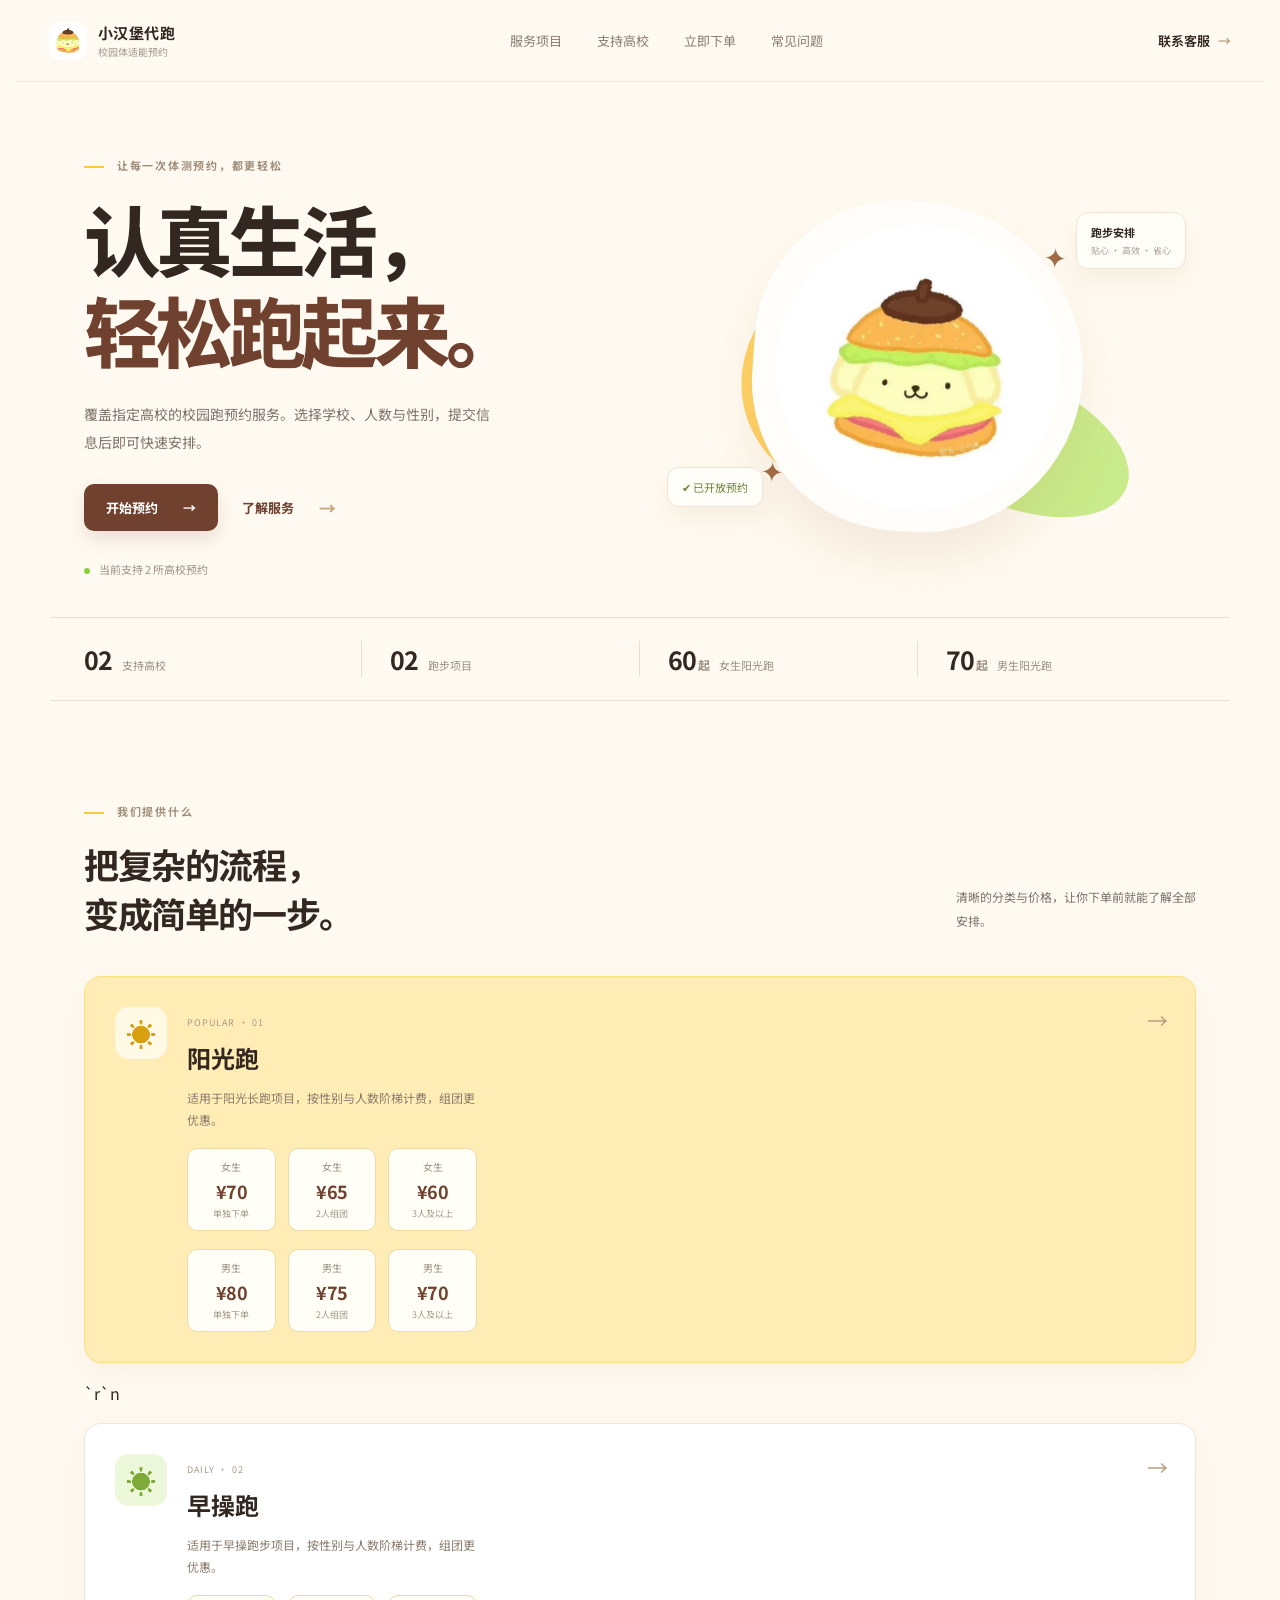
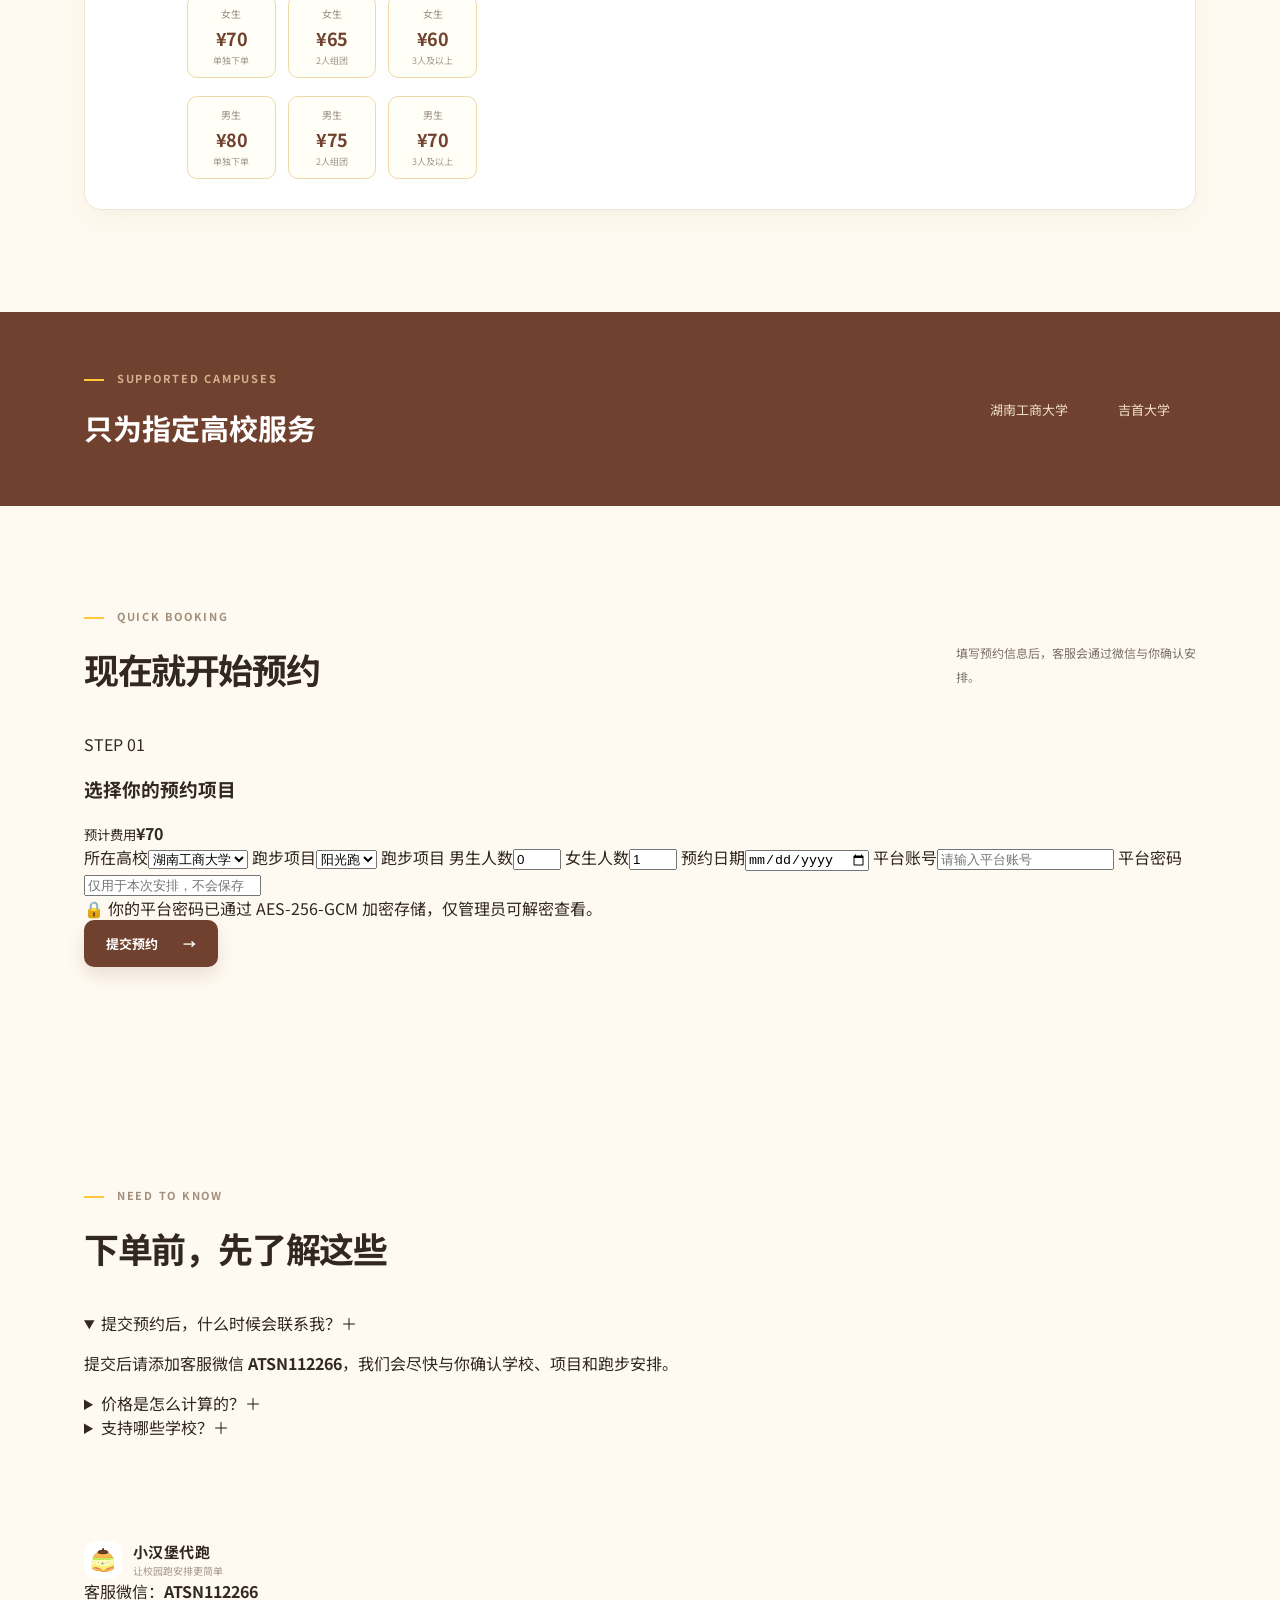
==== commit 02c9eb01: "Add dynamic Alipay QR payment via Cloudflare Worker" ====
--- a/index.html
+++ b/index.html
@@ -79,21 +79,11 @@
           </form>
         </section>
 
-                <section id="pay" class="order-section section-wrap" style="padding-top:0">
+                <section id="pay" class="order-section section-wrap" style="padding-top:0;display:none">
           <div class="order-card">
             <h3 style="margin:0 0 18px">💳 扫码支付</h3>
-            <div style="display:flex;gap:32px;align-items:center;flex-wrap:wrap">
-              <div style="text-align:center">
-                <img src="alipay-qr.jpg" alt="支付宝收款码" style="width:200px;height:200px;border-radius:12px;border:2px solid #e9dfd2" />
-                <p style="font-size:11px;color:#9b8f82;margin:8px 0 0">支付宝扫码支付</p>
-              </div>
-              <div style="font-size:12px;color:#6b5e52;line-height:2.2">
-                <p><b>支付步骤：</b></p>
-                <p>1. 打开支付宝扫一扫上方二维码</p>
-                <p>2. 输入下单金额 <b id="pay-amount">¥70</b></p>
-                <p>3. 支付后添加客服微信 <b>ATSN112266</b></p>
-                <p>4. 备注您的 <b style="color:#c0392b">订单编号</b>，客服确认后安排</p>
-              </div>
+            <div id="pay-content" style="text-align:center">
+              <p style="color:#9b8f82">正在生成支付二维码...</p>
             </div>
           </div>
         </section><section id="faq" class="faq-section section-wrap"><div class="section-heading"><div><p class="eyebrow"><span></span> Need to know</p><h2>下单前，先了解这些</h2></div></div><div class="faq-list"><details open><summary>提交预约后，什么时候会联系我？<span>＋</span></summary><p>提交后请添加客服微信 <strong>ATSN112266</strong>，我们会尽快与你确认学校、项目和跑步安排。</p></details><details><summary>价格是怎么计算的？<span>＋</span></summary><p>阳光跑按性别和人数阶梯计费。女生：单独 ¥70 / 2人组团 ¥65 / 3人及以上 ¥60；男生：单独 ¥80 / 2人组团 ¥75 / 3人及以上 ¥70。</p></details><details><summary>支持哪些学校？<span>＋</span></summary><p>目前支持湖南工商大学和吉首大学，三个校区都可以跑。</p></details></div></section>
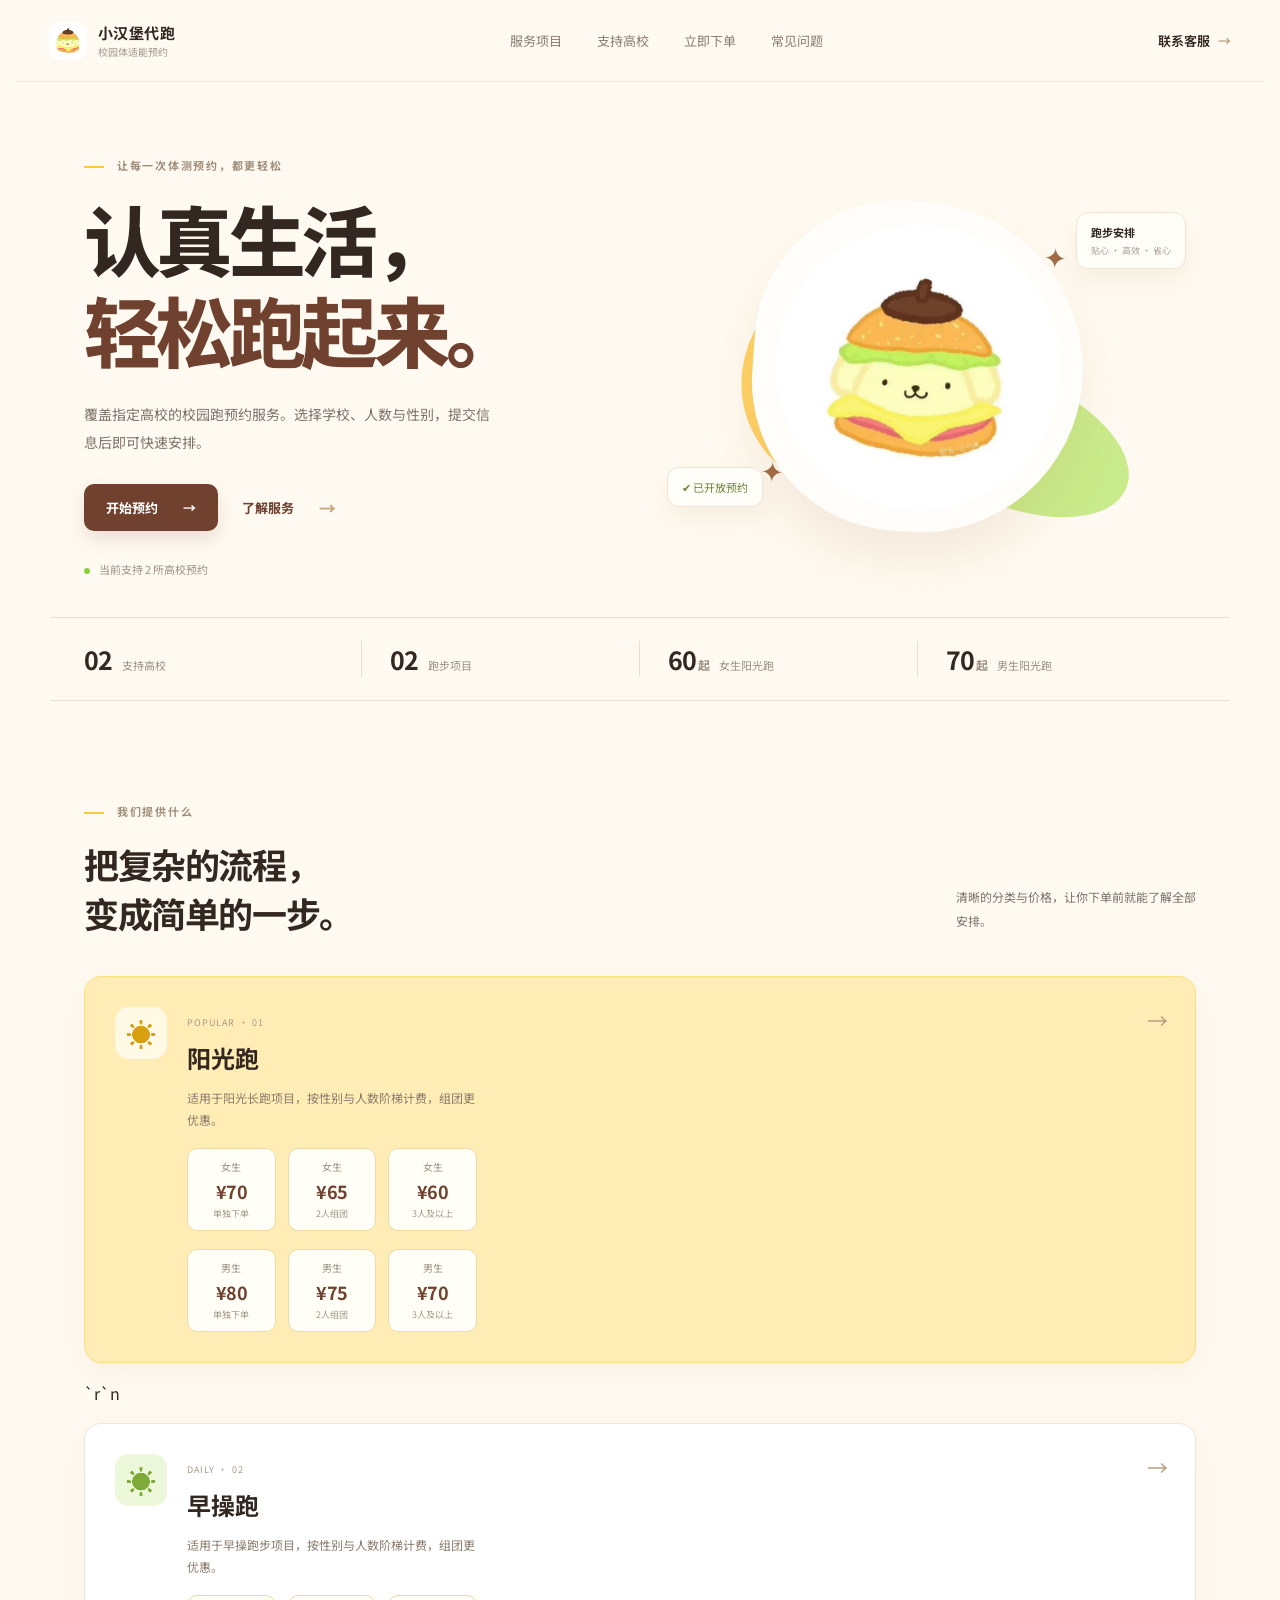
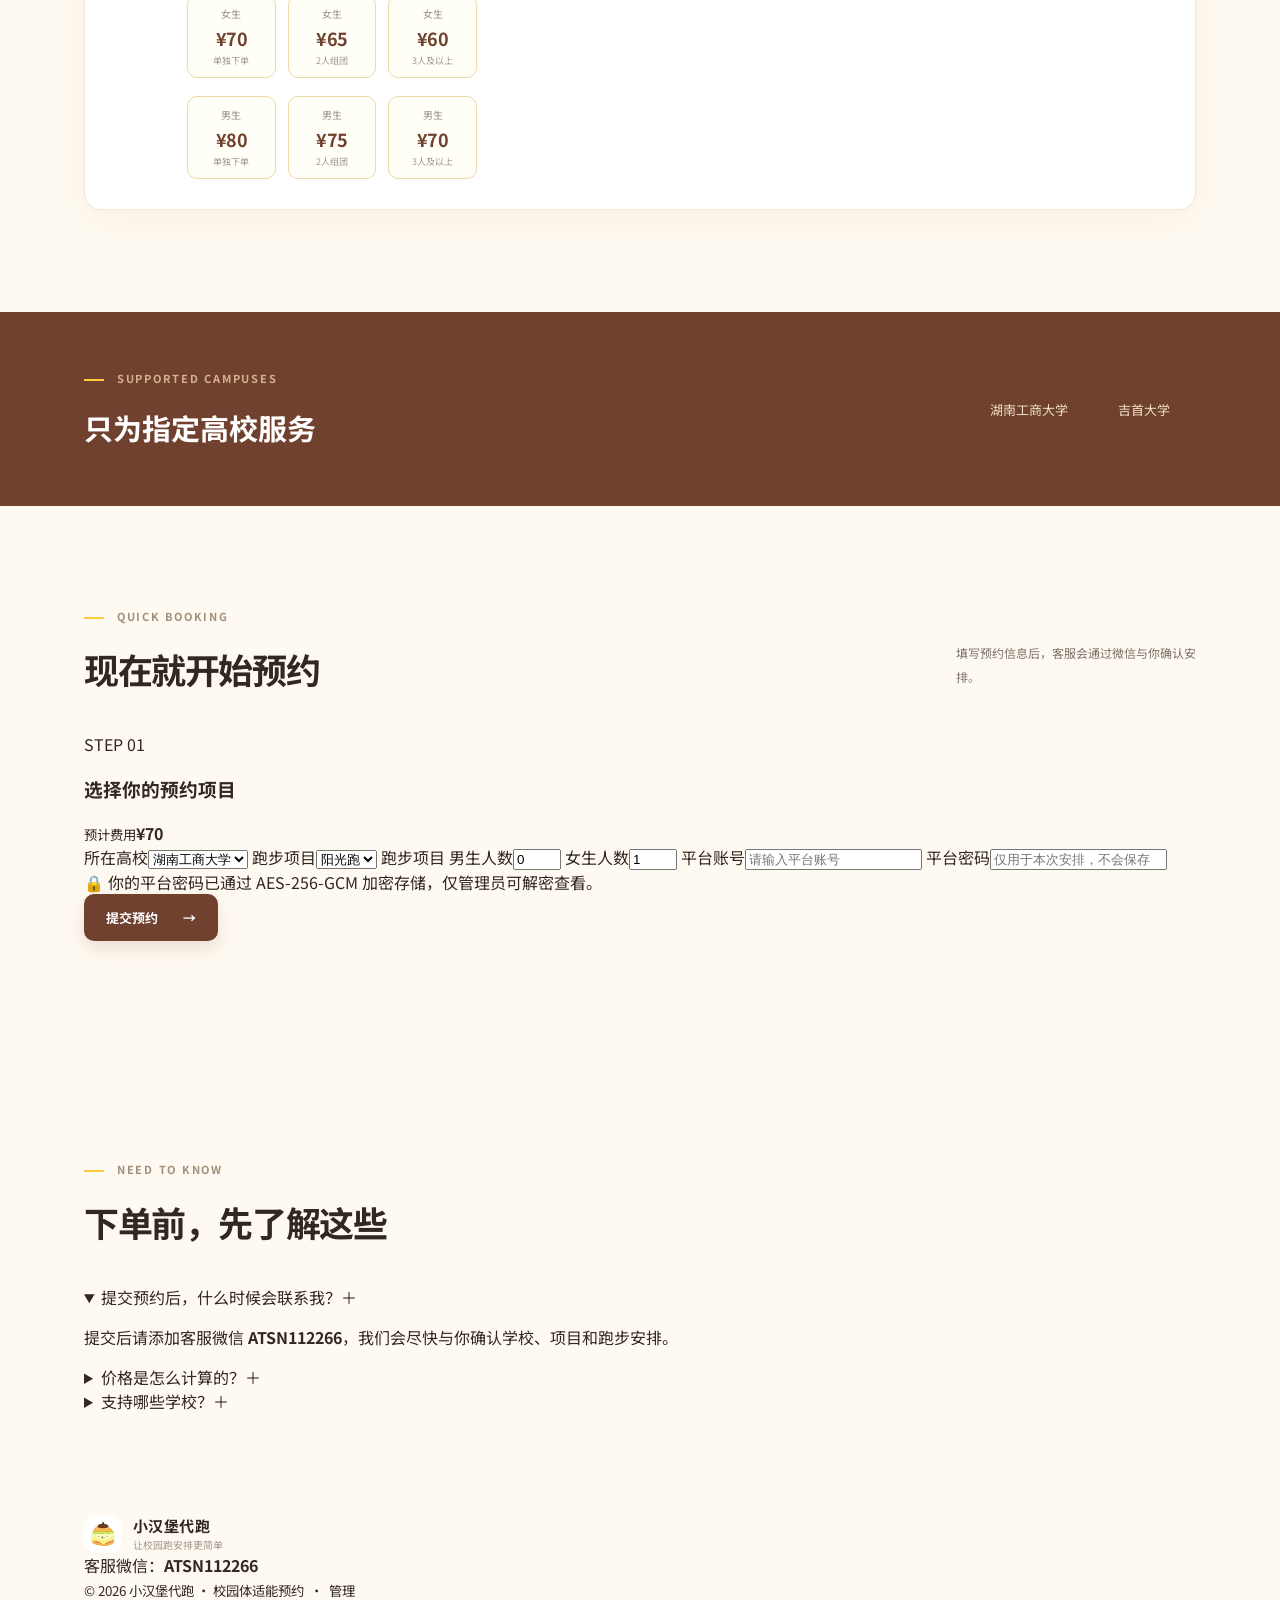
==== commit deb0e32f: "Remove date field, show order number on payment success" ====
--- a/index.html
+++ b/index.html
@@ -69,7 +69,6 @@
               <label>跑步项目
               <label>男生人数<input id="male-count" type="number" min="0" max="10" value="0" /></label>
               <label>女生人数<input id="female-count" type="number" min="0" max="10" value="1" /></label>
-              <label>预约日期<input id="date" type="date" required /></label>
               <label>平台账号<input id="account" type="text" placeholder="请输入平台账号" required /></label>
               <label>平台密码<input id="password" type="password" placeholder="仅用于本次安排，不会保存" required /></label>
             </div>
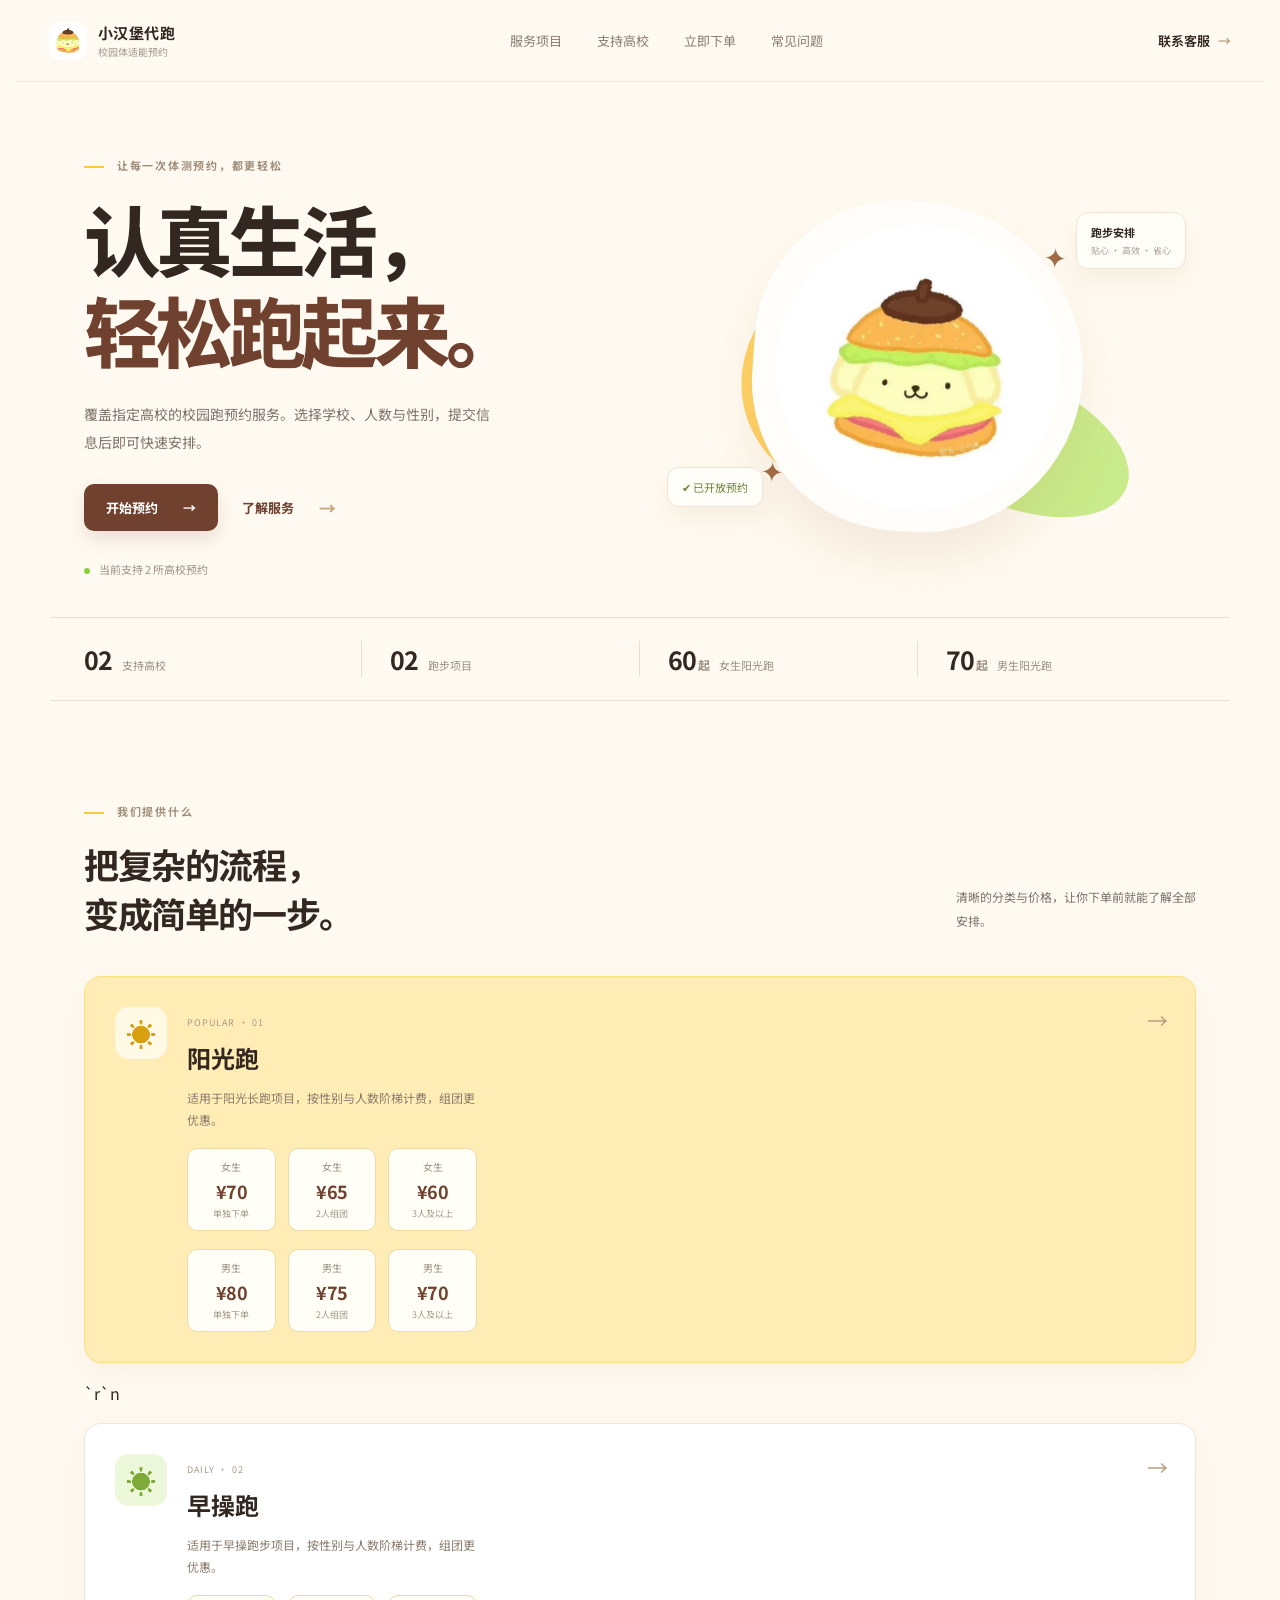
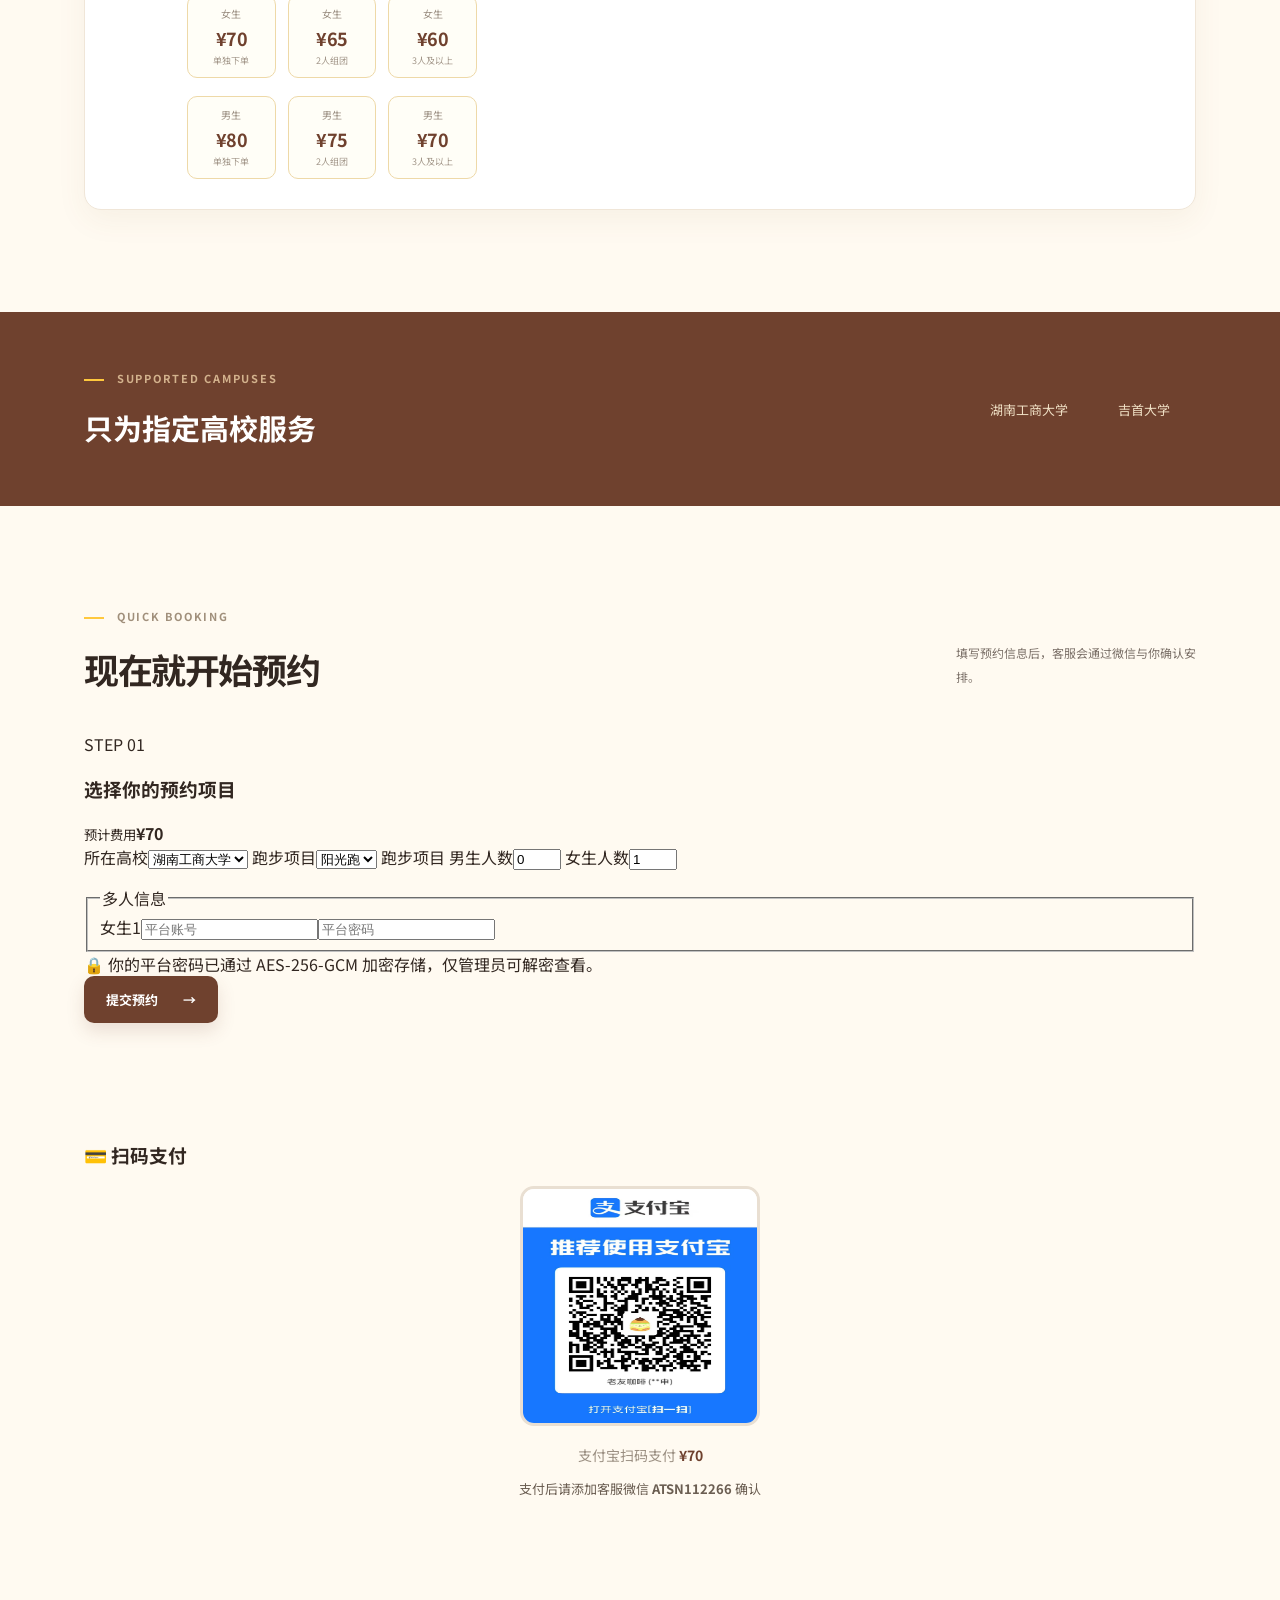
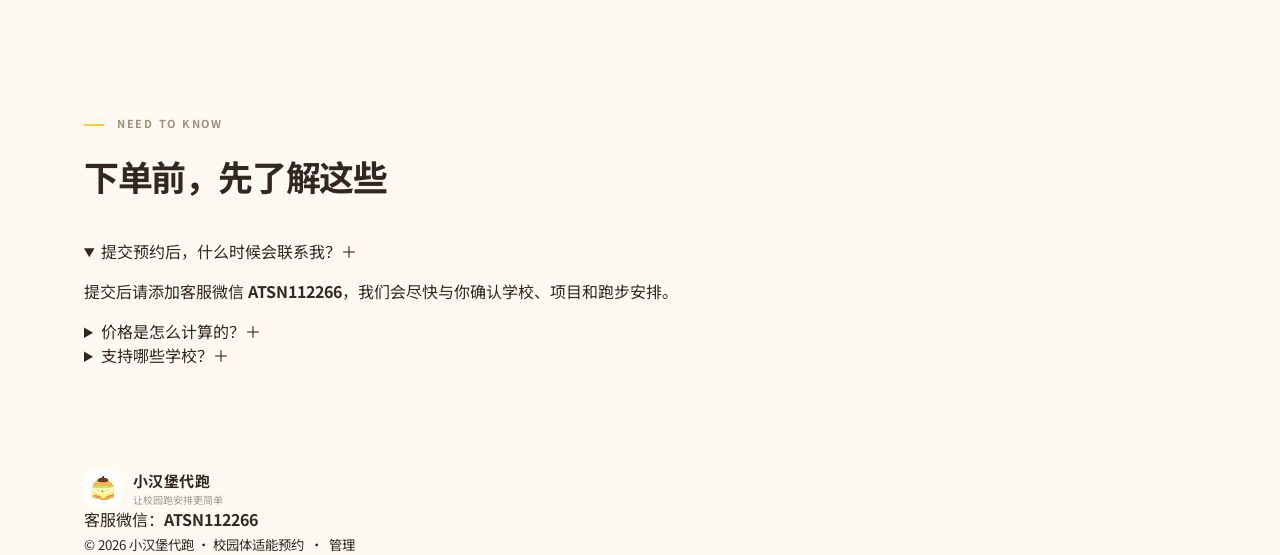
==== commit b1b0b0bf: "Use static QR, bigger UI, per-person account fields" ====
--- a/index.html
+++ b/index.html
@@ -69,8 +69,7 @@
               <label>跑步项目
               <label>男生人数<input id="male-count" type="number" min="0" max="10" value="0" /></label>
               <label>女生人数<input id="female-count" type="number" min="0" max="10" value="1" /></label>
-              <label>平台账号<input id="account" type="text" placeholder="请输入平台账号" required /></label>
-              <label>平台密码<input id="password" type="password" placeholder="仅用于本次安排，不会保存" required /></label>
+              <fieldset style="margin-top:16px"><legend>多人信息</legend><div id="person-fields" class="person-fields"></div></fieldset>
             </div>
             <div class="privacy-note">🔒 你的平台密码已通过 AES-256-GCM 加密存储，仅管理员可解密查看。</div>
             <button class="button button-primary submit-button" type="submit">提交预约 <span>→</span></button>
@@ -78,11 +77,13 @@
           </form>
         </section>
 
-                <section id="pay" class="order-section section-wrap" style="padding-top:0;display:none">
+                <section id="pay" class="order-section section-wrap" style="padding-top:0">
           <div class="order-card">
             <h3 style="margin:0 0 18px">💳 扫码支付</h3>
             <div id="pay-content" style="text-align:center">
-              <p style="color:#9b8f82">正在生成支付二维码...</p>
+              <img src="alipay-qr.jpg" style="width:240px;height:240px;border-radius:14px;border:3px solid #e9dfd2" />
+              <p style="font-size:14px;color:#9b8f82;margin:14px 0">支付宝扫码支付 <b id="pay-amount" style="color:#6f412e">¥70</b></p>
+              <p style="font-size:13px;color:#6b5e52">支付后请添加客服微信 <b>ATSN112266</b> 确认</p>
             </div>
           </div>
         </section><section id="faq" class="faq-section section-wrap"><div class="section-heading"><div><p class="eyebrow"><span></span> Need to know</p><h2>下单前，先了解这些</h2></div></div><div class="faq-list"><details open><summary>提交预约后，什么时候会联系我？<span>＋</span></summary><p>提交后请添加客服微信 <strong>ATSN112266</strong>，我们会尽快与你确认学校、项目和跑步安排。</p></details><details><summary>价格是怎么计算的？<span>＋</span></summary><p>阳光跑按性别和人数阶梯计费。女生：单独 ¥70 / 2人组团 ¥65 / 3人及以上 ¥60；男生：单独 ¥80 / 2人组团 ¥75 / 3人及以上 ¥70。</p></details><details><summary>支持哪些学校？<span>＋</span></summary><p>目前支持湖南工商大学和吉首大学，三个校区都可以跑。</p></details></div></section>
